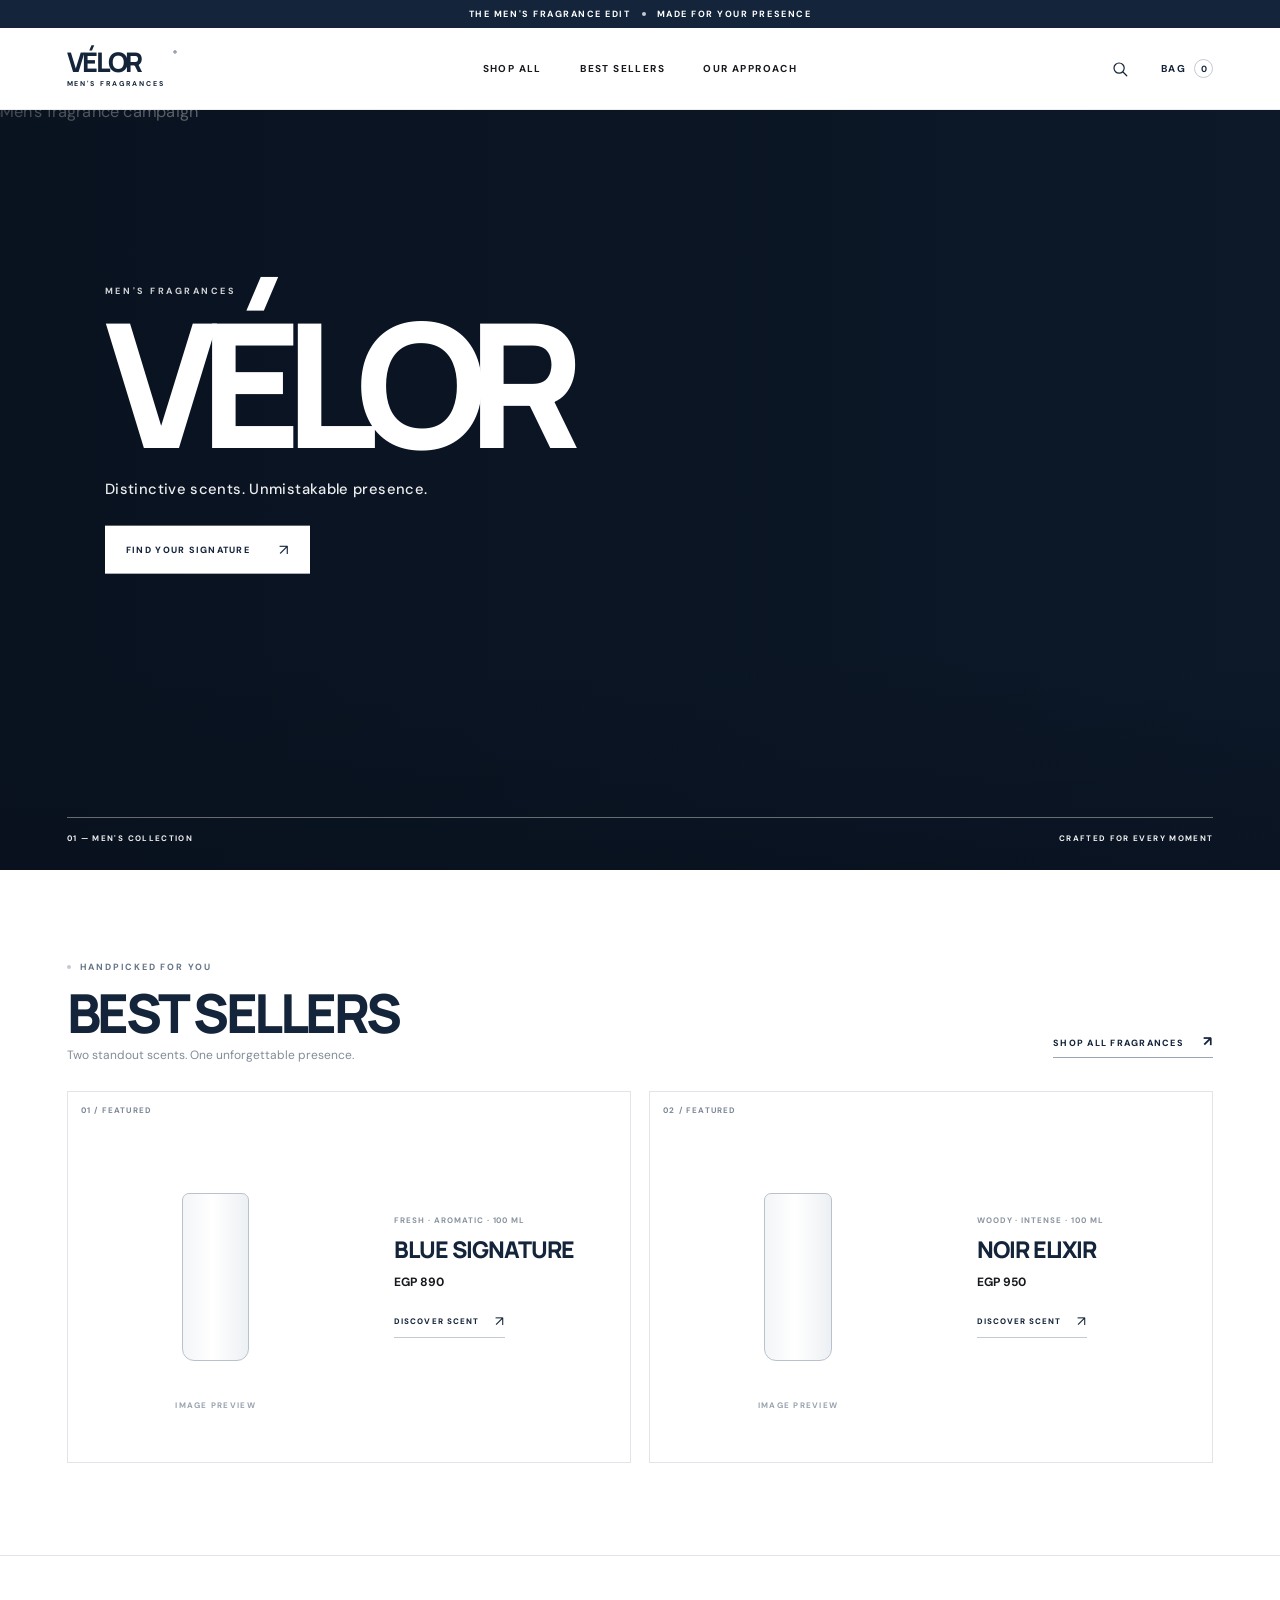
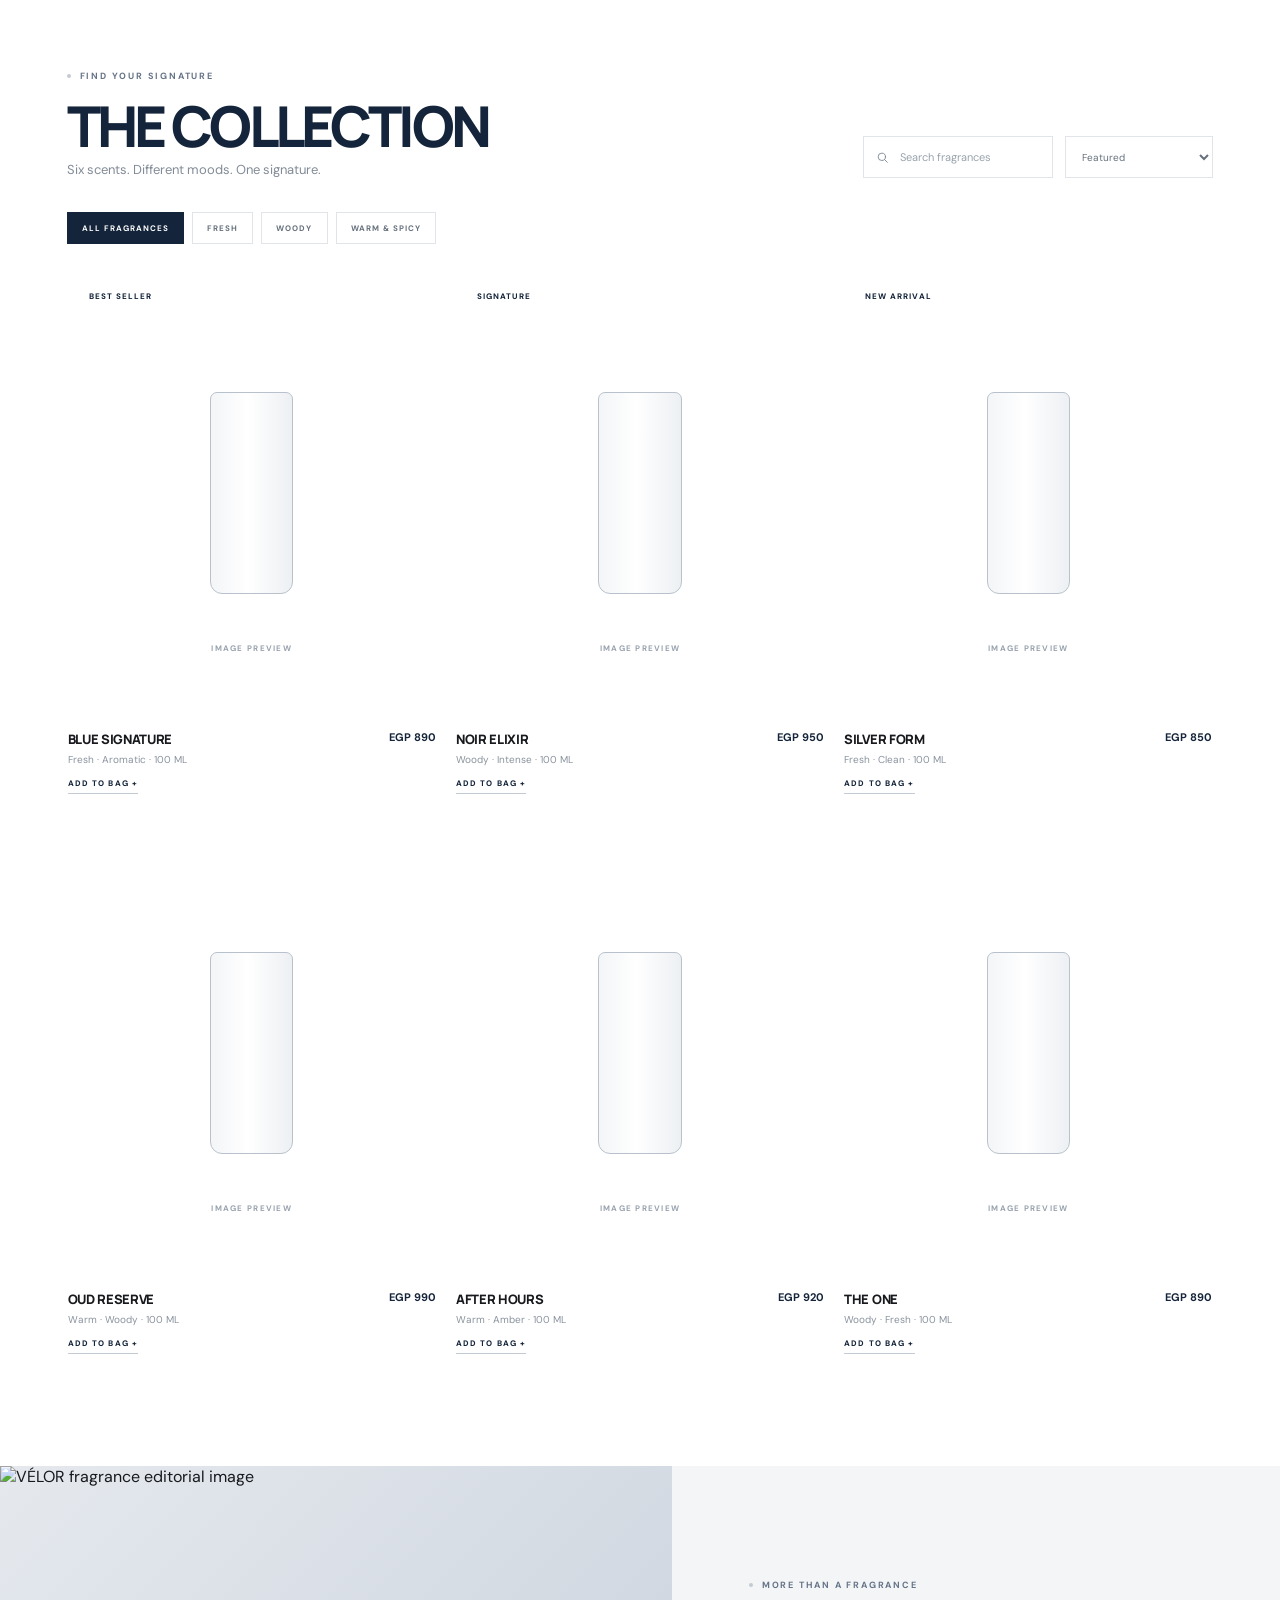
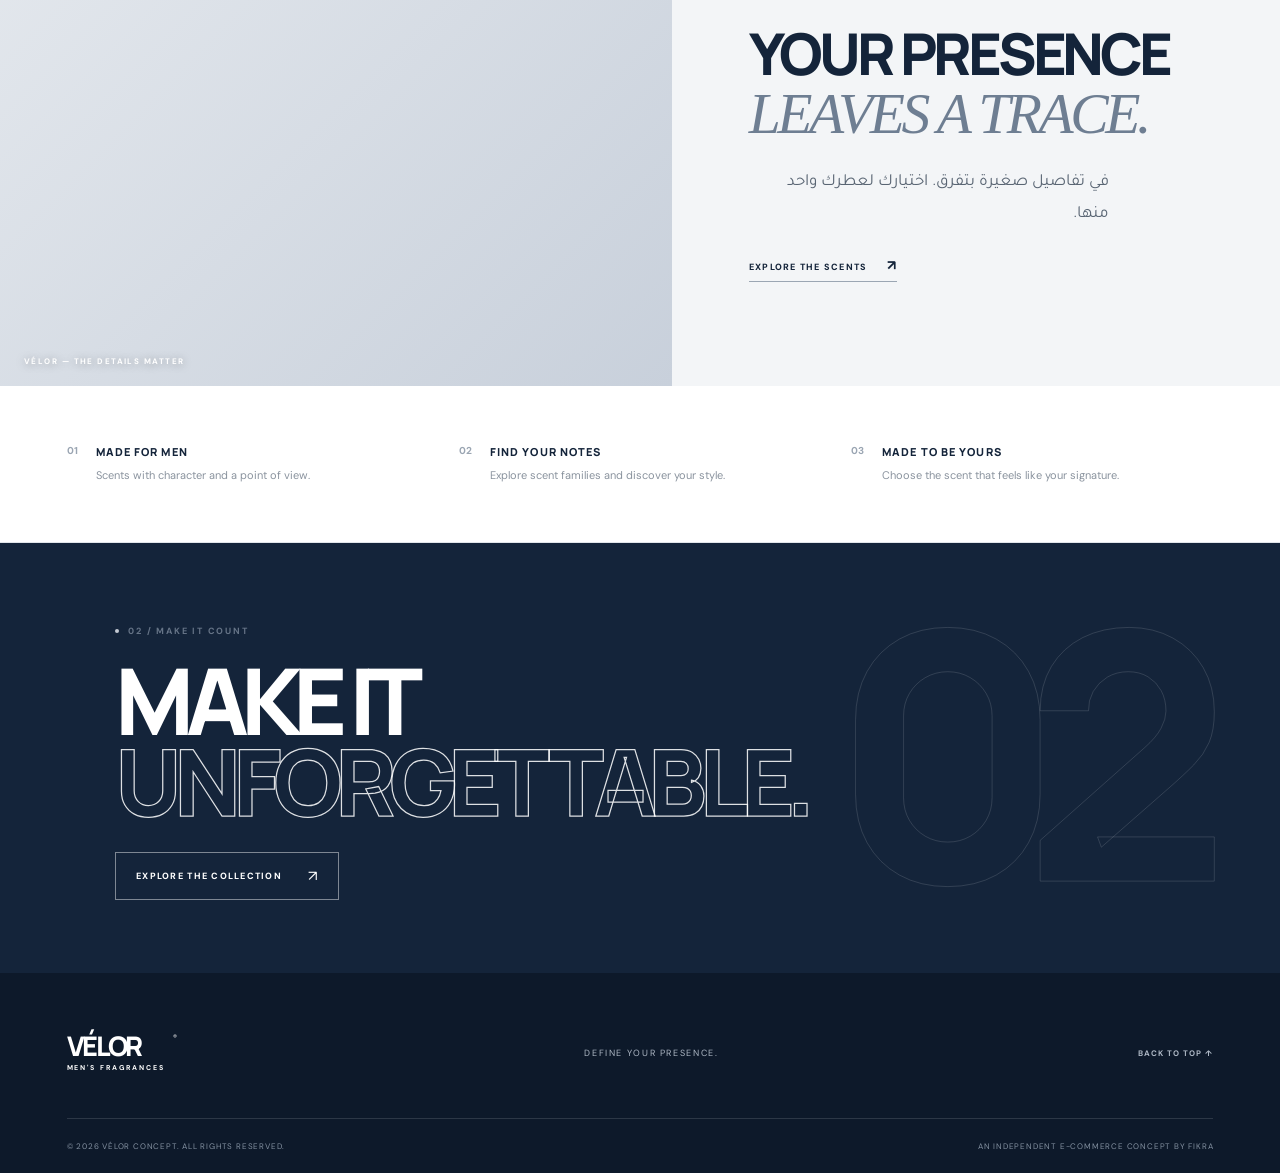
==== index.html @ 8df3984f "Add files via upload" ====
<!doctype html>
<html lang="en">
<head>
  <meta charset="utf-8" />
  <meta name="viewport" content="width=device-width, initial-scale=1" />
  <meta name="theme-color" content="#14243a" />
  <meta name="description" content="A modern men's fragrance store concept." />
  <title>VÉLOR — Men's Fragrances</title>
  <link rel="preconnect" href="https://fonts.googleapis.com" />
  <link rel="preconnect" href="https://fonts.gstatic.com" crossorigin />
  <link href="https://fonts.googleapis.com/css2?family=DM+Sans:wght@400;500;600;700&family=Manrope:wght@400;500;600;700;800&family=Tajawal:wght@400;500;700;800&display=swap" rel="stylesheet" />
  <link rel="stylesheet" href="styles.css" />
</head>
<body>
  <div class="announcement-bar">
    <span>THE MEN'S FRAGRANCE EDIT</span>
    <span class="announcement-dot"></span>
    <span>MADE FOR YOUR PRESENCE</span>
  </div>

  <header class="site-header" id="siteHeader">
    <button class="icon-button menu-toggle" id="menuToggle" aria-label="Open navigation" aria-expanded="false"><span></span><span></span></button>
    <a class="wordmark" href="#home" aria-label="VÉLOR home">VÉLOR<span class="registered">®</span><small>MEN'S FRAGRANCES</small></a>
    <nav class="main-nav" id="mainNav" aria-label="Main navigation">
      <a href="#collection">Shop all</a>
      <a href="#signature">Best sellers</a>
      <a href="#about">Our approach</a>
    </nav>
    <div class="header-actions">
      <button class="icon-button" id="searchToggle" aria-label="Search products"><svg viewBox="0 0 24 24" aria-hidden="true"><circle cx="10.8" cy="10.8" r="6.8"></circle><path d="m16 16 5 5"></path></svg></button>
      <button class="bag-button" id="bagToggle" aria-label="Open shopping bag">BAG <span id="bagCount">0</span></button>
    </div>
  </header>

  <main id="home">
    <section class="hero" aria-label="VÉLOR men's fragrance campaign">
      <img class="hero-image" src="https://i.pinimg.com/736x/a2/25/61/a22561ef87c6811252a2477ce41bcbf7.jpg" alt="Men's fragrance campaign" fetchpriority="high" referrerpolicy="no-referrer" />
      <div class="hero-shade" aria-hidden="true"></div>
      <div class="hero-content">
        <p class="hero-brand-label">MEN'S FRAGRANCES</p>
        <h1>VÉLOR</h1>
        <p class="hero-copy">Distinctive scents. Unmistakable presence.</p>
        <a class="button button-light" href="#collection">FIND YOUR SIGNATURE <span>↗</span></a>
      </div>
      <div class="hero-bottom"><span>01 — MEN'S COLLECTION</span><span>CRAFTED FOR EVERY MOMENT</span></div>
    </section>

    <section class="signature-section" id="signature">
      <div class="signature-heading">
        <div>
          <p class="eyebrow"><span></span> HANDPICKED FOR YOU</p>
          <h2>BEST SELLERS</h2>
          <p class="signature-subtitle">Two standout scents. One unforgettable presence.</p>
        </div>
        <a class="text-link" href="#collection">SHOP ALL FRAGRANCES <span>↗</span></a>
      </div>
      <div class="signature-grid" id="signatureGrid" aria-label="Featured fragrances"></div>
    </section>

    <section class="collection-section" id="collection">
      <div class="section-heading">
        <div>
          <p class="eyebrow"><span></span> FIND YOUR SIGNATURE</p>
          <h2>THE COLLECTION</h2>
          <p class="section-subtitle">Six scents. Different moods. One signature.</p>
        </div>
        <div class="collection-tools">
          <label class="search-box" id="searchBox"><svg viewBox="0 0 24 24" aria-hidden="true"><circle cx="10.8" cy="10.8" r="6.8"></circle><path d="m16 16 5 5"></path></svg><input id="searchInput" type="search" placeholder="Search fragrances" aria-label="Search fragrances" /></label>
          <select id="sortSelect" aria-label="Sort products"><option value="featured">Featured</option><option value="low">Price: Low to high</option><option value="high">Price: High to low</option></select>
        </div>
      </div>
      <div class="filter-row" role="group" aria-label="Filter fragrances">
        <button class="filter-chip active" data-filter="all">ALL FRAGRANCES</button>
        <button class="filter-chip" data-filter="fresh">FRESH</button>
        <button class="filter-chip" data-filter="woody">WOODY</button>
        <button class="filter-chip" data-filter="warm">WARM & SPICY</button>
      </div>
      <div class="product-grid" id="productGrid" aria-live="polite"></div>
      <p class="empty-state" id="emptyState" hidden>No fragrances match your search.</p>
    </section>

    <section class="editorial-section">
      <div class="editorial-visual">
        <img src="https://i.pinimg.com/736x/d5/06/95/d50695bfe463e65957d9672c077592ab.jpg" alt="VÉLOR fragrance editorial image" loading="lazy" referrerpolicy="no-referrer" />
        <span class="image-caption">VÉLOR — THE DETAILS MATTER</span>
      </div>
      <div class="editorial-copy">
        <p class="eyebrow"><span></span> MORE THAN A FRAGRANCE</p>
        <h2>YOUR PRESENCE<br /><em>LEAVES A TRACE.</em></h2>
        <p class="editorial-arabic">في تفاصيل صغيرة بتفرق. اختيارك لعطرك واحد منها.</p>
        <a href="#collection" class="text-link">EXPLORE THE SCENTS <span>↗</span></a>
      </div>
    </section>

    <section class="benefit-row" id="about">
      <article><span class="benefit-index">01</span><div><h3>MADE FOR MEN</h3><p>Scents with character and a point of view.</p></div></article>
      <article><span class="benefit-index">02</span><div><h3>FIND YOUR NOTES</h3><p>Explore scent families and discover your style.</p></div></article>
      <article><span class="benefit-index">03</span><div><h3>MADE TO BE YOURS</h3><p>Choose the scent that feels like your signature.</p></div></article>
    </section>

    <section class="closing-banner">
      <div class="closing-mark" aria-hidden="true">02</div>
      <div class="closing-content">
        <p class="eyebrow light-eyebrow"><span></span> 02 / MAKE IT COUNT</p>
        <h2 aria-label="Make it unforgettable.">
          <span>MAKE IT</span>
          <span class="closing-outline">UNFORGETTABLE.</span>
        </h2>
        <a class="button button-outline-light" href="#collection">EXPLORE THE COLLECTION <span>↗</span></a>
      </div>
    </section>
  </main>

  <footer class="site-footer">
    <div class="footer-top">
      <a class="wordmark footer-wordmark" href="#home">VÉLOR<span class="registered">®</span><small>MEN'S FRAGRANCES</small></a>
      <p>DEFINE YOUR PRESENCE.</p>
      <a class="back-top" href="#home">BACK TO TOP ↑</a>
    </div>
    <div class="footer-bottom"><span>© <span id="year"></span> VÉLOR CONCEPT. ALL RIGHTS RESERVED.</span><span>AN INDEPENDENT E-COMMERCE CONCEPT BY FIKRA</span></div>
  </footer>

  <div class="overlay" id="overlay"></div>

  <aside class="cart-drawer" id="cartDrawer" aria-label="Shopping bag" aria-hidden="true">
    <div class="drawer-head"><div><p class="eyebrow"><span></span> YOUR SELECTION</p><h2>YOUR BAG <span id="drawerCount">(0)</span></h2></div><button class="close-button" data-close aria-label="Close bag">×</button></div>
    <div class="cart-items" id="cartItems"></div>
    <div class="cart-empty" id="cartEmpty"><span class="empty-bag-icon">BAG</span><h3>A SIGNATURE AWAITS</h3><p>Explore the collection and find your next scent.</p><button class="button button-navy" id="continueShopping">CONTINUE SHOPPING <span>↗</span></button></div>
    <div class="cart-footer" id="cartFooter" hidden><div class="subtotal-line"><span>SUBTOTAL</span><strong id="cartSubtotal">EGP 0</strong></div><p>Shipping and payment details are confirmed at checkout.</p><button class="button button-navy checkout-button" id="checkoutButton">CONTINUE TO CHECKOUT <span>↗</span></button></div>
  </aside>

  <section class="product-modal" id="productModal" role="dialog" aria-modal="true" aria-hidden="true" aria-label="Product details">
    <button class="modal-close close-button" data-close aria-label="Close product details">×</button>
    <div class="modal-layout" id="modalContent"></div>
  </section>

  <section class="checkout-modal" id="checkoutModal" role="dialog" aria-modal="true" aria-hidden="true" aria-label="Checkout details">
    <button class="modal-close close-button" data-close aria-label="Close checkout">×</button>
    <div class="checkout-inner">
      <p class="eyebrow"><span></span> ALMOST YOURS</p>
      <h2>ORDER DETAILS</h2>
      <p class="checkout-note">Enter your details to prepare your order. The store's WhatsApp number must be connected before accepting real orders.</p>
      <form id="checkoutForm">
        <label>FULL NAME<input name="name" required autocomplete="name" placeholder="Your full name" /></label>
        <label>PHONE NUMBER<input name="phone" type="tel" required autocomplete="tel" placeholder="01XXXXXXXXX" pattern="[0-9+() -]{8,18}" /></label>
        <label>GOVERNORATE<select name="governorate" required><option value="">Choose governorate</option><option>Cairo</option><option>Giza</option><option>Alexandria</option><option>Dakahlia</option><option>Other</option></select></label>
        <label>FULL ADDRESS<textarea name="address" rows="2" required placeholder="Street, building, apartment"></textarea></label>
        <button class="button button-navy" type="submit">PREPARE MY ORDER <span>↗</span></button>
      </form>
      <p class="form-feedback" id="formFeedback" role="status"></p>
    </div>
  </section>

  <script src="app.js"></script>
</body>
</html>
---- styles.css ----
:root {
  --white: #ffffff;
  --navy: #14243a;
  --navy-deep: #0d192a;
  --black: #17191d;
  --silver: #c4cad3;
  --ice: #f3f5f7;
  --muted: #737d89;
  --line: #e1e5ea;
  --ease: cubic-bezier(.22, 1, .36, 1);
  --font: "DM Sans", Arial, sans-serif;
  --display: "Manrope", Arial, sans-serif;
}
* { box-sizing: border-box; }
html { scroll-behavior: smooth; scroll-padding-top: 90px; }
body { margin: 0; color: var(--black); background: var(--white); font-family: var(--font); -webkit-font-smoothing: antialiased; }
body.locked { overflow: hidden; }
button, input, select, textarea { font: inherit; }
button, a { -webkit-tap-highlight-color: transparent; }
button { cursor: pointer; }
a { color: inherit; text-decoration: none; }
img { display: block; max-width: 100%; }
::selection { background: var(--navy); color: #fff; }
.announcement-bar { min-height: 28px; padding: 7px 16px; background: var(--navy); color: #fff; display: flex; justify-content: center; align-items: center; gap: 11px; font-size: 9px; letter-spacing: .17em; font-weight: 700; }
.announcement-dot, .eyebrow > span { width: 4px; height: 4px; border-radius: 50%; background: var(--silver); display: inline-block; flex: 0 0 auto; }
.site-header { height: 82px; padding: 0 5.2vw; display: grid; grid-template-columns: 1fr auto 1fr; align-items: center; background: #fff; border-bottom: 1px solid rgba(20,36,58,.08); position: sticky; top: 0; z-index: 30; transition: box-shadow .35s var(--ease), height .35s var(--ease); }
.site-header.scrolled { height: 70px; box-shadow: 0 8px 30px rgba(13,25,42,.06); }
.wordmark { position: relative; width: max-content; color: var(--navy); font-family: var(--display); font-size: 27px; line-height: .9; font-weight: 800; letter-spacing: -.085em; }
.wordmark small { display: block; margin-top: 7px; font-family: var(--font); font-size: 7px; letter-spacing: .27em; font-weight: 700; }
.registered { position: absolute; top: -2px; right: -12px; font: 8px var(--font); letter-spacing: 0; }
.main-nav { display: flex; align-items: center; gap: clamp(22px, 3vw, 48px); }
.main-nav a, .bag-button { font-size: 10px; font-weight: 700; letter-spacing: .14em; text-transform: uppercase; transition: color .25s ease; }
.main-nav a:hover, .bag-button:hover { color: #718096; }
.header-actions { justify-self: end; display: flex; align-items: center; gap: 25px; }
.icon-button { width: 32px; height: 32px; display: grid; place-items: center; color: var(--navy); background: transparent; border: 0; }
.icon-button svg, .search-box svg { width: 18px; fill: none; stroke: currentColor; stroke-width: 1.6; stroke-linecap: round; }
.bag-button { border: 0; background: none; color: var(--navy); padding: 8px 0; }
.bag-button span { display: inline-grid; place-items: center; width: 19px; height: 19px; margin-left: 5px; border: 1px solid var(--silver); border-radius: 50%; font-size: 9px; letter-spacing: 0; }
.menu-toggle { display: none; }
.hero { min-height: min(760px, calc(100svh - 110px)); height: 670px; max-height: 820px; position: relative; overflow: hidden; isolation: isolate; background: var(--navy-deep); color: #fff; }
.hero-image { position: absolute; z-index: 0; inset: 0; width: 100%; height: 100%; object-fit: cover; object-position: center 38%; transition: transform 1.1s var(--ease); }
.hero.image-missing { background: radial-gradient(ellipse at 72% 42%, #34465f 0, #14243a 48%, #0d192a 100%); }
.hero-shade { position: absolute; z-index: 1; inset: 0; background: linear-gradient(90deg, rgba(8, 16, 28, .76) 0%, rgba(8, 16, 28, .48) 42%, rgba(8, 16, 28, .08) 100%), linear-gradient(0deg, rgba(8, 16, 28, .56) 0%, transparent 28%); pointer-events: none; }
.hero-content { position: absolute; z-index: 2; top: 42%; left: 8.2vw; width: min(650px, 78%); transform: translateY(-50%); color: #fff; }
.hero-brand-label { margin: 0 0 15px; color: rgba(255,255,255,.82); font-size: 9px; font-weight: 700; letter-spacing: .28em; }
.hero-content h1 { position: relative; top: 0; margin: 0; color: #fff; font-family: var(--display); font-size: clamp(84px, 13.5vw, 178px); font-weight: 800; line-height: .82; letter-spacing: -.105em; }
.hero-copy { margin: 25px 0 27px; color: rgba(255,255,255,.92); font-size: clamp(13px, 1.15vw, 16px); font-weight: 500; letter-spacing: .025em; }
.hero-content .button-light { min-width: 205px; }
.hero-bottom { position: absolute; z-index: 2; right: 5.2vw; bottom: 27px; left: 5.2vw; display: flex; justify-content: space-between; align-items: center; gap: 18px; padding-top: 15px; border-top: 1px solid rgba(255,255,255,.38); color: rgba(255,255,255,.94); font-size: 8px; font-weight: 700; letter-spacing: .17em; }



.eyebrow { display: flex; gap: 9px; align-items: center; color: #667487; font-size: 9px; font-weight: 700; letter-spacing: .2em; }

.closing-banner h2 { margin: 25px 0 18px; font-family: var(--display); font-size: clamp(76px, 10vw, 136px); line-height: .79; letter-spacing: -.095em; font-weight: 800; text-transform: uppercase; }





.editorial-copy h2 em { font-family: Georgia, serif; font-weight: 400; letter-spacing: -.06em; }

.button { min-height: 48px; padding: 0 20px; border: 1px solid transparent; display: inline-flex; justify-content: space-between; align-items: center; gap: 26px; font-size: 9px; font-weight: 800; letter-spacing: .14em; transition: transform .35s var(--ease), background .3s ease, color .3s ease, border-color .3s ease; }
.button:hover { transform: translateY(-3px); }
.button span { font-size: 15px; font-weight: 400; }
.button-light { min-width: 225px; color: var(--navy); background: #fff; }
.button-light:hover { background: var(--silver); }
.signature-section { padding: 82px 5.2vw 92px; border-bottom: 1px solid var(--line); background: #fff; }
.signature-heading { display: flex; justify-content: space-between; align-items: end; gap: 24px; margin-bottom: 28px; }
.signature-heading h2 { margin: 13px 0 7px; color: var(--navy); font: 800 clamp(32px, 4.2vw, 58px)/1 var(--display); letter-spacing: -.065em; }
.signature-subtitle { margin: 0; color: #828b96; font-size: 12px; }
.signature-heading > .text-link { flex: 0 0 auto; margin-bottom: 5px; }
.signature-grid { display: grid; grid-template-columns: repeat(2, minmax(0, 1fr)); gap: 18px; }
.signature-card { min-width: 0; display: grid; grid-template-columns: 1fr .9fr; border: 1px solid var(--line); background: #fff; cursor: pointer; outline: 0; transition: border-color .3s ease, transform .45s var(--ease); }
.signature-card:hover { border-color: #aeb8c5; transform: translateY(-3px); }
.signature-visual { position: relative; min-width: 0; aspect-ratio: 4 / 5; overflow: hidden; display: grid; place-items: center; background: #fff; }
.signature-visual img { width: 100%; height: 100%; object-fit: contain; object-position: center center; padding: 0; transition: transform .8s var(--ease); }
.signature-card:hover .signature-visual img { transform: scale(1.035); }
.signature-number { position: absolute; left: 13px; top: 13px; z-index: 2; color: #7b8795; font-size: 8px; font-weight: 700; letter-spacing: .15em; }
.signature-info { min-width: 0; padding: clamp(18px, 2.4vw, 32px); display: flex; flex-direction: column; justify-content: center; align-items: flex-start; background: #fff; }
.signature-kicker { margin: 0 0 12px; color: #89939e; font-size: 8px; font-weight: 700; letter-spacing: .12em; text-transform: uppercase; }
.signature-info h3 { margin: 0; color: var(--navy); font: 800 clamp(16px, 1.8vw, 24px)/1.1 var(--display); letter-spacing: -.045em; }
.signature-price { margin: 12px 0 22px; color: var(--black); font-size: 12px; font-weight: 700; }
.signature-link { padding: 0 0 7px; display: inline-flex; align-items: center; gap: 16px; border: 0; border-bottom: 1px solid var(--silver); background: transparent; color: var(--navy); font-size: 8px; font-weight: 800; letter-spacing: .13em; }
.signature-link span { font-size: 14px; font-weight: 400; }
.signature-visual.image-missing { background: #fff; }
.signature-visual.image-missing .image-fallback { display: grid; }
.editorial-arabic { direction: rtl; text-align: right; margin: 0; color: #596573; font-family: "Tajawal", sans-serif; font-size: 17px; line-height: 1.85; }
.collection-section { padding: 105px 5.2vw 112px; }
.section-heading { display: flex; align-items: end; justify-content: space-between; gap: 25px; }
.section-heading h2 { margin: 16px 0 7px; color: var(--navy); font: 800 clamp(34px, 4.4vw, 62px)/1 var(--display); letter-spacing: -.065em; }
.section-subtitle { margin: 0; color: #828b96; font-size: 13px; }
.collection-tools { display: flex; align-items: center; gap: 12px; }
.search-box { min-width: 190px; height: 42px; padding: 0 12px; display: flex; align-items: center; gap: 9px; border: 1px solid var(--line); color: #75808d; }
.search-box svg { width: 15px; }
.search-box input { width: 100%; min-width: 0; border: 0; outline: 0; color: var(--navy); font-size: 11px; background: transparent; }
.search-box input::placeholder { color: #9aa2ac; }
.collection-tools select { height: 42px; padding: 0 30px 0 12px; border: 1px solid var(--line); border-radius: 0; background: #fff; color: #66717d; font-size: 10px; outline: 0; }
.filter-row { display: flex; flex-wrap: wrap; gap: 8px; margin: 34px 0 27px; }
.filter-chip { padding: 10px 14px; border: 1px solid var(--line); background: #fff; color: #66717d; font-size: 8px; font-weight: 700; letter-spacing: .13em; transition: all .25s ease; }
.filter-chip:hover, .filter-chip.active { border-color: var(--navy); color: #fff; background: var(--navy); }
.product-grid { display: grid; grid-template-columns: repeat(3, minmax(0, 1fr)); gap: 36px 18px; }
.product-card { min-width: 0; cursor: pointer; outline: 0; }
.product-visual { position: relative; width: 100%; aspect-ratio: 4 / 4.8; overflow: hidden; display: grid; place-items: center; background: #fff; }
.product-visual img { width: 100%; height: 100%; object-fit: contain; object-position: center center; padding: 0; background: #fff; transition: transform .75s var(--ease); }
.product-card:hover .product-visual img { transform: scale(1.035); }
.image-fallback { display: none; width: 100%; height: 100%; position: absolute; inset: 0; place-items: center; background: #fff; color: var(--navy); }
.image-fallback::before { content: ""; width: 22%; height: 45%; border: 1px solid #b9c2cc; border-radius: 7px 7px 12px 12px; background: linear-gradient(90deg, #f3f5f7, #fff 45%, #edf0f3); }
.image-fallback::after { content: "IMAGE PREVIEW"; position: absolute; left: 0; right: 0; bottom: 14%; color: #98a2ae; font-size: 8px; font-weight: 700; letter-spacing: .16em; text-align: center; }
.product-visual.image-missing img { display: none; }
.product-visual.image-missing .image-fallback { display: grid; }
.product-badge { position: absolute; top: 13px; left: 13px; z-index: 2; padding: 7px 9px; background: #fff; color: var(--navy); font-size: 8px; font-weight: 800; letter-spacing: .13em; }
.product-info { padding: 15px 1px 0; display: grid; grid-template-columns: 1fr auto; gap: 8px; align-items: start; }
.product-name { color: var(--black); font-family: var(--display); font-size: 13px; font-weight: 800; letter-spacing: -.025em; }
.product-sub { margin-top: 5px; color: #8a939e; font-size: 10px; }
.product-price { color: var(--navy); font-size: 11px; font-weight: 700; white-space: nowrap; }
.add-button { margin-top: 12px; padding: 0 0 5px; border: 0; border-bottom: 1px solid var(--silver); background: none; color: var(--navy); font-size: 8px; font-weight: 800; letter-spacing: .14em; transition: border-color .25s ease; }
.add-button:hover { border-color: var(--navy); }
.empty-state { padding: 55px 0; text-align: center; color: #7d8793; font-size: 13px; }
.editorial-section { display: grid; grid-template-columns: 1.05fr .95fr; min-height: 520px; background: var(--ice); }
.editorial-visual { min-height: 520px; position: relative; background: #dfe5eb; overflow: hidden; }
.editorial-visual img { width: 100%; height: 100%; position: absolute; inset: 0; object-fit: cover; object-position: center; }
.editorial-visual.image-missing { background: linear-gradient(135deg,#e5e9ee,#c8d0db); }
.image-caption { position: absolute; left: 24px; bottom: 20px; color: #fff; font-size: 8px; font-weight: 700; letter-spacing: .18em; text-shadow: 0 1px 10px rgba(0,0,0,.4); }
.editorial-copy { padding: 7vw 6vw; display: flex; flex-direction: column; justify-content: center; align-items: flex-start; }
.editorial-copy h2 { margin: 24px 0 23px; color: var(--navy); font: 800 clamp(34px, 4.5vw, 64px)/1.02 var(--display); letter-spacing: -.07em; }
.editorial-copy h2 em { color: #6e7e92; }
.editorial-arabic { max-width: 360px; margin: 0 0 26px; }
.text-link { padding-bottom: 7px; border-bottom: 1px solid #9ba6b3; color: var(--navy); font-size: 9px; font-weight: 800; letter-spacing: .14em; }
.text-link span { margin-left: 16px; font-size: 14px; }
.benefit-row { padding: 58px 5.2vw; display: grid; grid-template-columns: repeat(3,1fr); gap: 30px; border-bottom: 1px solid var(--line); }
.benefit-row article { display: flex; gap: 18px; align-items: flex-start; }
.benefit-index { color: #9aa5b2; font-size: 10px; font-weight: 700; }
.benefit-row h3 { margin: 0 0 7px; color: var(--navy); font: 800 11px var(--display); letter-spacing: .1em; }
.benefit-row p { margin: 0; color: #8a939e; font-size: 11px; line-height: 1.65; }
.closing-banner { min-height: 430px; padding: 70px 9vw; display: flex; align-items: center; justify-content: flex-start; text-align: left; overflow: hidden; position: relative; background: var(--navy); color: #fff; }
.closing-content { position: relative; z-index: 1; max-width: 100%; }
.closing-mark { position: absolute; right: 7vw; top: 50%; transform: translateY(-53%); color: transparent; -webkit-text-stroke: 1px rgba(255,255,255,.13); font: 800 clamp(190px, 27vw, 360px)/.8 var(--display); letter-spacing: -.12em; }
.closing-banner .eyebrow { position: relative; }
.closing-banner h2 { display: flex; flex-direction: column; align-items: flex-start; position: relative; margin: 23px 0 30px; font-size: clamp(58px, 7.2vw, 96px); line-height: .88; letter-spacing: -.09em; }
.closing-outline { color: transparent; -webkit-text-stroke: 1.25px rgba(255,255,255,.86); }
.button-outline-light { position: relative; min-width: 210px; color: #fff; border-color: rgba(255,255,255,.45); }
.button-outline-light:hover { color: var(--navy); background: #fff; border-color: #fff; }
.site-footer { padding: 40px 5.2vw 22px; background: #0d192a; color: #fff; }
.footer-top { min-height: 80px; display: flex; justify-content: space-between; align-items: center; gap: 20px; }
.footer-wordmark { color: #fff; }
.footer-top > p { color: #aeb8c5; font-size: 9px; letter-spacing: .18em; }
.back-top { color: #aeb8c5; font-size: 8px; font-weight: 700; letter-spacing: .13em; }
.footer-bottom { padding-top: 22px; margin-top: 25px; border-top: 1px solid rgba(255,255,255,.13); display: flex; justify-content: space-between; gap: 15px; color: #8491a1; font-size: 8px; letter-spacing: .1em; }
.overlay { position: fixed; z-index: 60; inset: 0; background: rgba(7,15,26,.48); opacity: 0; visibility: hidden; transition: opacity .35s ease, visibility .35s ease; }
.overlay.open { opacity: 1; visibility: visible; }
.cart-drawer { position: fixed; z-index: 70; top: 0; right: 0; width: min(470px, 100%); height: 100dvh; padding: 30px; display: flex; flex-direction: column; background: #fff; transform: translateX(103%); transition: transform .5s var(--ease); }
.cart-drawer.open { transform: translateX(0); }
.drawer-head { display: flex; justify-content: space-between; align-items: flex-start; padding-bottom: 22px; border-bottom: 1px solid var(--line); }
.drawer-head h2, .checkout-inner h2 { margin: 11px 0 0; color: var(--navy); font: 800 27px var(--display); letter-spacing: -.06em; }
.drawer-head h2 span { color: #8d97a3; font: 500 12px var(--font); letter-spacing: 0; }
.close-button { width: 37px; height: 37px; display: grid; place-items: center; border: 1px solid var(--line); border-radius: 50%; background: #fff; color: var(--navy); font-size: 25px; line-height: 1; transition: transform .3s var(--ease), background .25s ease; }
.close-button:hover { transform: rotate(90deg); background: var(--ice); }
.cart-items { flex: 1; overflow-y: auto; }
.cart-line { padding: 18px 0; display: grid; grid-template-columns: 82px 1fr auto; gap: 13px; border-bottom: 1px solid var(--line); }
.cart-thumb { width: 82px; aspect-ratio: 1; background: #fff; object-fit: contain; padding: 5px; }
.cart-line h3 { margin: 2px 0 5px; font: 800 11px var(--display); }
.cart-line p { margin: 0; color: #87919d; font-size: 10px; }
.cart-line-price { color: var(--navy); font-size: 10px; font-weight: 700; white-space: nowrap; }
.quantity-control { display: flex; align-items: center; gap: 12px; margin-top: 11px; }
.quantity-control button { width: 22px; height: 22px; border: 1px solid var(--line); background: #fff; color: var(--navy); }
.quantity-control span { font-size: 10px; }
.remove-line { margin-top: 7px; padding: 0; border: 0; background: none; color: #8a939e; font-size: 9px; text-decoration: underline; }
.cart-empty[hidden] { display: none; }
.cart-empty { flex: 1; display: flex; flex-direction: column; justify-content: center; align-items: center; text-align: center; }
.empty-bag-icon { width: 65px; height: 65px; display: grid; place-items: center; margin-bottom: 20px; border: 1px solid var(--silver); border-radius: 50%; color: var(--navy); font: 700 9px var(--display); letter-spacing: .12em; }
.cart-empty h3 { margin: 0 0 8px; color: var(--navy); font: 800 15px var(--display); }
.cart-empty p { margin: 0 0 22px; color: #87919d; font-size: 12px; }
.button-navy { width: 100%; color: #fff; background: var(--navy); }
.button-navy:hover { background: #263b57; }
.cart-footer { padding-top: 19px; border-top: 1px solid var(--line); }
.subtotal-line { display: flex; justify-content: space-between; color: var(--navy); font-size: 10px; font-weight: 700; letter-spacing: .1em; }
.subtotal-line strong { font-size: 14px; letter-spacing: 0; }
.cart-footer > p { margin: 10px 0 17px; color: #89939f; font-size: 10px; }
.product-modal, .checkout-modal { position: fixed; z-index: 75; top: 50%; left: 50%; width: min(1000px, calc(100% - 34px)); max-height: min(90dvh, 900px); overflow-y: auto; opacity: 0; visibility: hidden; transform: translate(-50%,-47%); background: #fff; transition: opacity .35s ease, transform .45s var(--ease), visibility .35s ease; }
.product-modal.open, .checkout-modal.open { opacity: 1; visibility: visible; transform: translate(-50%,-50%); }
.modal-close { position: absolute; top: 16px; right: 16px; z-index: 3; }
.modal-layout { display: grid; grid-template-columns: 1fr .9fr; min-height: 570px; }
.modal-image-wrap { min-height: 560px; display: grid; place-items: center; padding: 35px; background: #fff; }
.modal-image-wrap img { width: 100%; height: 100%; max-height: 600px; object-fit: contain; }
.modal-image-wrap.image-missing { position: relative; background: #fff; }
.modal-image-wrap.image-missing .image-fallback { display: grid; }
.modal-product-info { padding: 70px 50px 45px; display: flex; flex-direction: column; justify-content: center; }
.modal-product-info .eyebrow { margin-bottom: 15px; }
.modal-product-info h2 { margin: 0; color: var(--navy); font: 800 clamp(27px, 4vw, 43px)/1.05 var(--display); letter-spacing: -.065em; }
.modal-meta { margin: 10px 0 15px; color: #818c99; font-size: 10px; letter-spacing: .08em; }
.modal-price { margin-bottom: 22px; color: var(--navy); font-size: 17px; font-weight: 700; }
.modal-description { margin: 0 0 24px; color: #4f5b69; font: 500 17px/1.85 "Tajawal", sans-serif; text-align: right; direction: rtl; }
.modal-detail { padding: 13px 0; border-top: 1px solid var(--line); }
.modal-detail strong { display: block; margin-bottom: 6px; color: var(--navy); font-size: 8px; letter-spacing: .14em; }
.modal-detail span { color: #7f8995; font-size: 10px; }
.modal-product-info .button { margin-top: 24px; }
.checkout-modal { width: min(520px, calc(100% - 28px)); }
.checkout-inner { padding: 45px; }
.checkout-note { margin: 13px 0 25px; color: #778391; font-size: 12px; line-height: 1.7; }
.checkout-inner form { display: grid; gap: 16px; }
.checkout-inner label { display: grid; gap: 7px; color: var(--navy); font-size: 8px; font-weight: 800; letter-spacing: .13em; }
.checkout-inner input, .checkout-inner select, .checkout-inner textarea { width: 100%; padding: 12px; border: 1px solid var(--line); border-radius: 0; outline: 0; background: #fff; color: var(--black); font-size: 12px; letter-spacing: 0; resize: vertical; }
.checkout-inner input:focus, .checkout-inner select:focus, .checkout-inner textarea:focus { border-color: var(--navy); }
.form-feedback { min-height: 17px; margin: 12px 0 0; color: #456a52; font-size: 11px; }
body.has-overlay { overflow: hidden; }


@media (min-width: 901px) {
  .hero-image { object-position: center 34%; transform: scale(1.025); }
}

@media (min-width: 1500px) { .product-grid { grid-template-columns: repeat(3,minmax(0,1fr)); gap: 42px 24px; } .product-visual { aspect-ratio: 4/4.6; } }
@media (max-width: 900px) {
  .site-header { padding: 0 4vw; }
  .main-nav { gap: 19px; }
  .signature-section { padding: 70px 4vw 78px; }
  .signature-card { grid-template-columns: 1fr; }
  .signature-visual { aspect-ratio: 4 / 5; }
  .signature-info { min-height: 145px; }
  .collection-section { padding: 80px 4vw; }
  .product-grid { grid-template-columns: repeat(2,minmax(0,1fr)); gap: 30px 14px; }
  .editorial-section { min-height: 430px; }
  .editorial-visual { min-height: 430px; }
  .editorial-copy { padding: 6vw 5vw; }
  .benefit-row { padding: 45px 4vw; gap: 17px; }
}
@media (max-width: 640px) {
  .announcement-bar { min-height: 27px; font-size: 7px; letter-spacing: .13em; gap: 8px; }
  .site-header, .site-header.scrolled { height: 68px; padding: 0 18px; grid-template-columns: 42px 1fr 1fr; }
  .menu-toggle { display: flex; flex-direction: column; justify-content: center; gap: 5px; }
  .menu-toggle span { width: 18px; height: 1px; background: var(--navy); display: block; }
  .wordmark { justify-self: center; font-size: 24px; }
  .header-actions { gap: 12px; }
  .header-actions .icon-button { display: none; }
  .bag-button { font-size: 9px; }
  .main-nav { position: absolute; top: calc(100% + 1px); left: 0; right: 0; padding: 0 22px; display: flex; flex-direction: column; align-items: stretch; gap: 0; background: #fff; border-bottom: 1px solid var(--line); max-height: 0; overflow: hidden; opacity: 0; transition: max-height .4s var(--ease), opacity .3s ease, padding .3s ease; }
  .main-nav.open { max-height: 230px; padding: 12px 22px 18px; opacity: 1; }
  .main-nav a { padding: 13px 0; border-bottom: 1px solid #edf0f3; font-size: 10px; }
  .main-nav a:last-child { border-bottom: 0; }
  .hero { min-height: 610px; height: calc(83svh - 25px); max-height: 750px; }
  .hero-image { object-position: 54% center; }
  .hero-shade { background: linear-gradient(90deg, rgba(8,16,28,.64), rgba(8,16,28,.2)), linear-gradient(0deg, rgba(8,16,28,.62), transparent 42%); }
  .hero-content { top: 0; bottom: 0; left: 22px; width: calc(100% - 44px); height: 100%; padding-top: 39%; transform: none; display: flex; flex-direction: column; align-items: flex-start; }
  .hero-brand-label { margin-bottom: 13px; font-size: 8px; }
  .hero-content h1 { top: 0; font-size: clamp(72px, 18vw, 112px); }
  .hero-copy { max-width: 280px; margin: 20px 0 23px; font-size: 12px; line-height: 1.6; }
  .hero-content .button-light { position: absolute; left: 0; bottom: 58px; align-self: flex-start; min-width: 190px; min-height: 45px; margin: 0; padding: 0 15px; gap: 18px; transform: none; font-size: 8px; }
  .hero-bottom { right: 18px; bottom: 18px; left: 18px; gap: 10px; padding-top: 12px; font-size: 6px; letter-spacing: .11em; }
  .signature-section { padding: 58px 16px 64px; }
  .signature-heading { align-items: flex-start; flex-direction: column; gap: 15px; margin-bottom: 20px; }
  .signature-heading h2 { font-size: 34px; }
  .signature-subtitle { font-size: 10px; }
  .signature-grid { gap: 9px; }
  .signature-card { grid-template-columns: 1fr; }
  .signature-visual { aspect-ratio: 4 / 4.8; }
  .signature-visual img { padding: 0; }
  .signature-number { top: 8px; left: 8px; font-size: 6px; }
  .signature-info { min-height: 125px; padding: 12px 10px 13px; }
  .signature-kicker { margin-bottom: 8px; font-size: 6px; letter-spacing: .08em; }
  .signature-info h3 { font-size: 11px; }
  .signature-price { margin: 8px 0 12px; font-size: 9px; }
  .signature-link { gap: 6px; font-size: 6px; letter-spacing: .08em; }
  .editorial-arabic { max-width: 340px; font-size: 16px; }
  .collection-section { padding: 66px 16px 72px; }
  .section-heading { align-items: flex-start; flex-direction: column; gap: 20px; }
  .section-heading h2 { font-size: 38px; }
  .section-subtitle { font-size: 11px; }
  .collection-tools { width: 100%; }
  .search-box { flex: 1; min-width: 0; }
  .collection-tools select { width: 114px; padding-left: 8px; padding-right: 5px; font-size: 9px; }
  .filter-row { gap: 6px; margin: 24px 0 20px; }
  .filter-chip { padding: 9px 10px; font-size: 7px; }
  .product-grid { gap: 24px 10px; }
  .product-visual { aspect-ratio: 4/5; }
  .product-visual img { padding: 0; }
  .product-badge { top: 8px; left: 8px; padding: 6px 7px; font-size: 6px; }
  .product-info { grid-template-columns: 1fr; gap: 6px; padding-top: 11px; }
  .product-name { font-size: 11px; }
  .product-sub { font-size: 9px; }
  .product-price { font-size: 10px; }
  .add-button { margin-top: 9px; font-size: 7px; }
  .editorial-section { grid-template-columns: 1fr; }
  .editorial-visual { min-height: 330px; }
  .editorial-copy { padding: 52px 23px 58px; }
  .editorial-copy h2 { font-size: 43px; margin: 20px 0 18px; }
  .benefit-row { grid-template-columns: 1fr; gap: 22px; padding: 39px 23px; }
  .benefit-row article { gap: 16px; }
  .closing-banner { min-height: 340px; padding: 55px 22px; }
  .closing-banner h2 { margin: 22px 0 25px; font-size: clamp(38px, 10.5vw, 58px); line-height: .9; letter-spacing: -.085em; }
  .closing-mark { top: 50%; right: -18px; transform: translateY(-50%); font-size: 170px; }
  .footer-top { align-items: flex-start; flex-wrap: wrap; }
  .footer-top > p { order: 3; width: 100%; margin: 10px 0 0; }
  .back-top { padding-top: 8px; }
  .footer-bottom { flex-direction: column; line-height: 1.5; font-size: 7px; }
  .cart-drawer { padding: 22px 18px; }
  .modal-layout { grid-template-columns: 1fr; }
  .modal-image-wrap { min-height: 300px; height: 40vh; max-height: 390px; padding: 20px; }
  .modal-product-info { padding: 28px 23px 25px; }
  .modal-product-info h2 { font-size: 31px; }
  .modal-description { margin-bottom: 18px; font-size: 16px; }
  .checkout-inner { padding: 36px 22px 26px; }
  .product-modal, .checkout-modal { max-height: 92dvh; }
}
@media (prefers-reduced-motion: reduce) {
  *, *::before, *::after { scroll-behavior: auto !important; transition-duration: .01ms !important; animation-duration: .01ms !important; animation-iteration-count: 1 !important; }
}
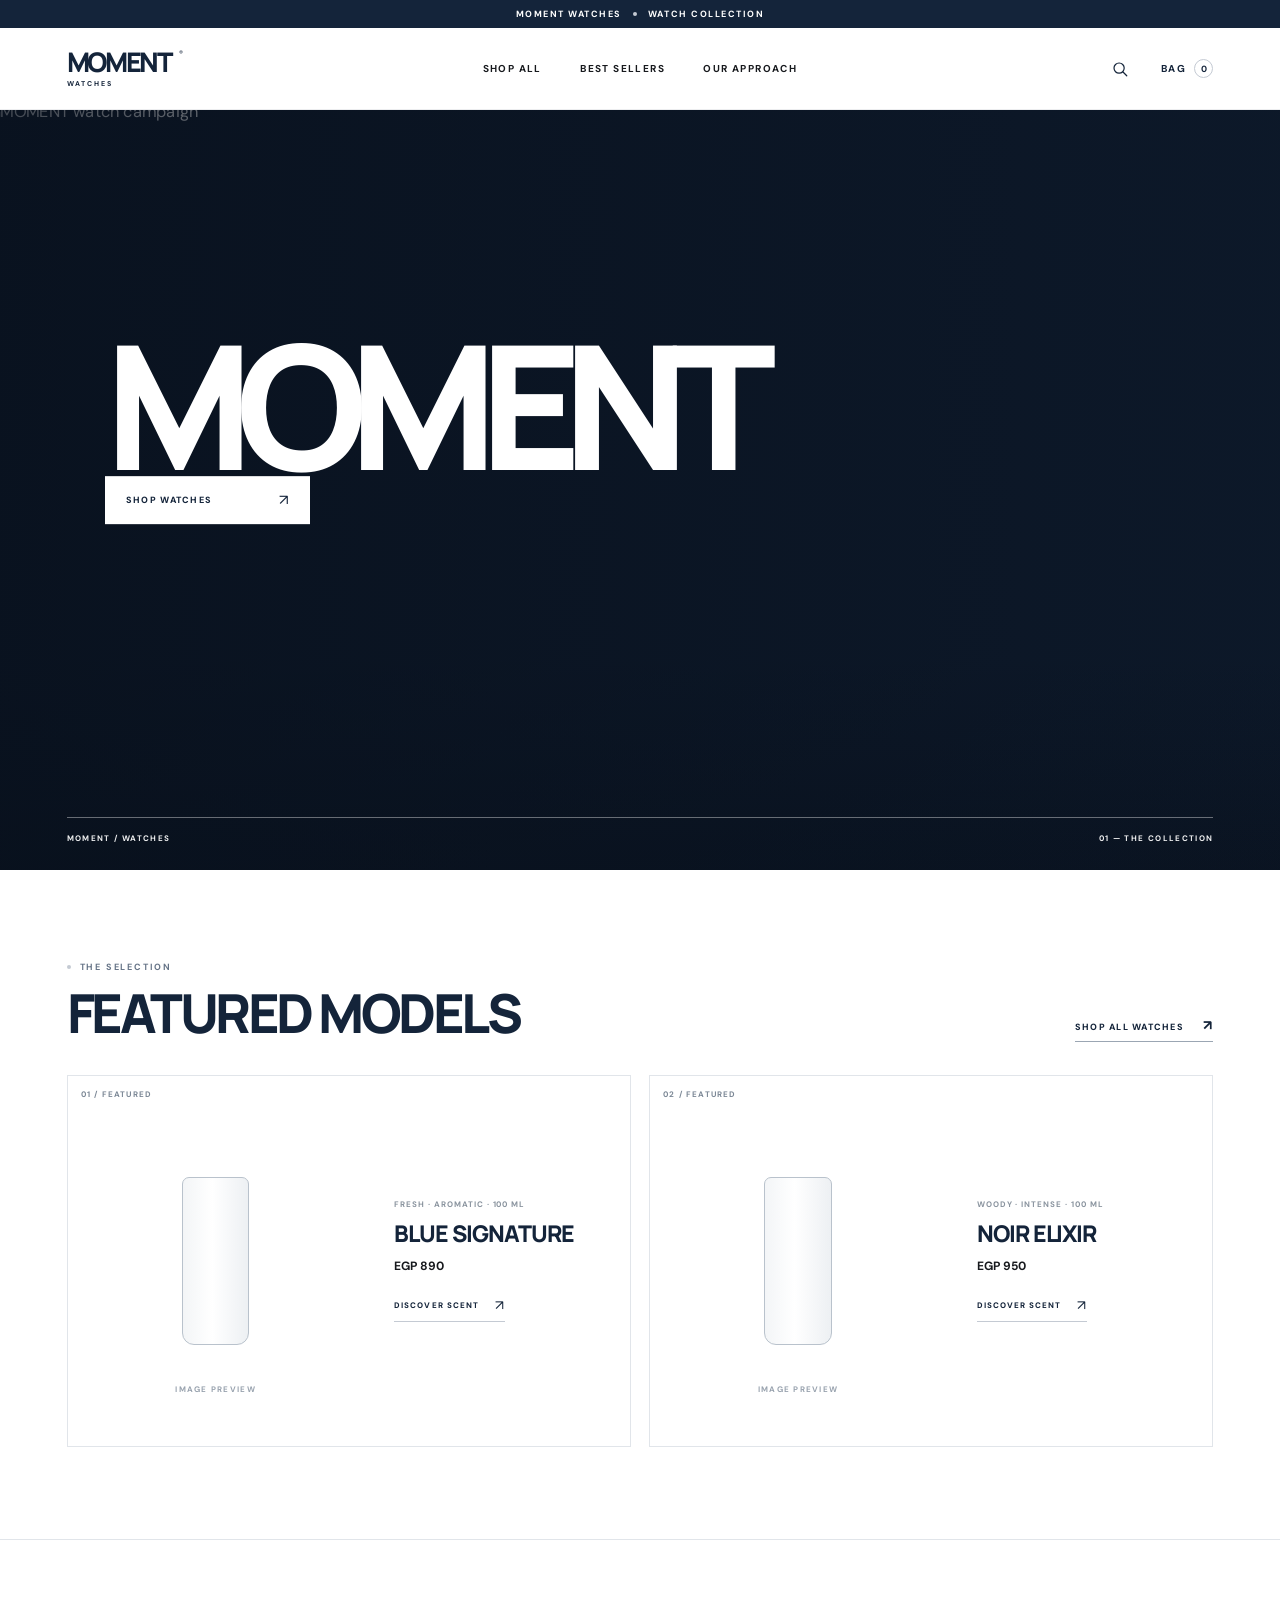
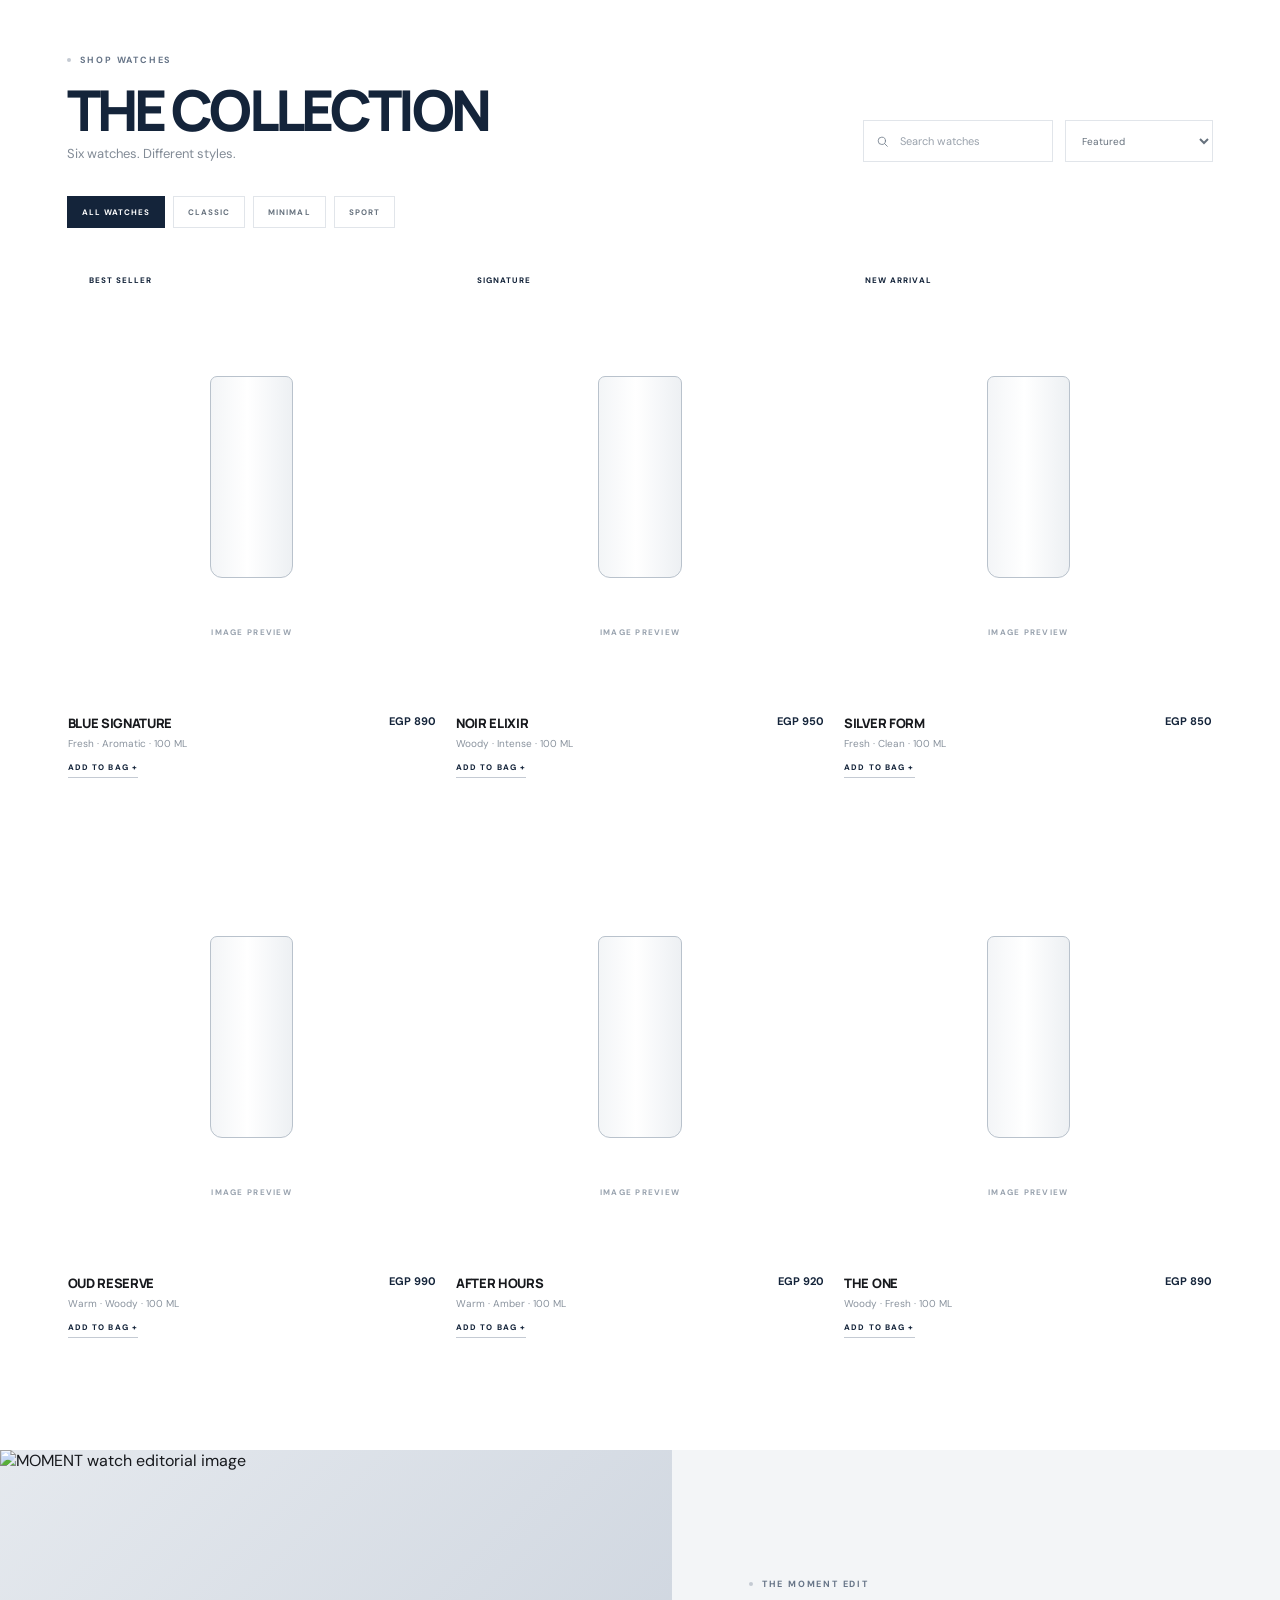
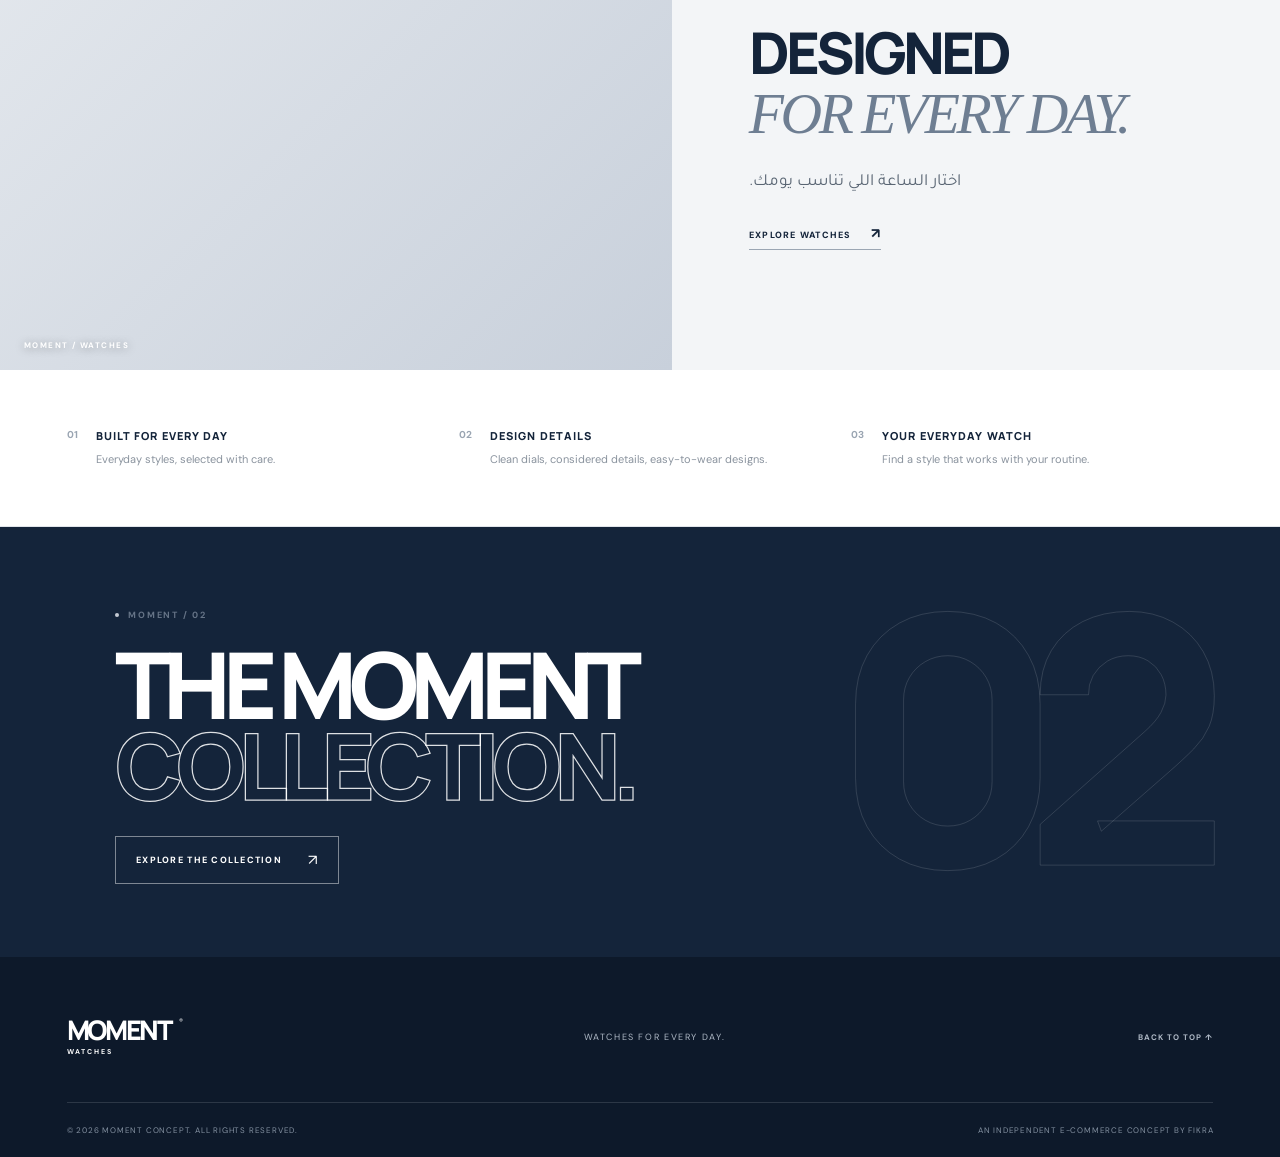
==== commit c7682af9: "Build MOMENT watch storefront concept" ====
--- a/index.html
+++ b/index.html
@@ -4,8 +4,8 @@
   <meta charset="utf-8" />
   <meta name="viewport" content="width=device-width, initial-scale=1" />
   <meta name="theme-color" content="#14243a" />
-  <meta name="description" content="A modern men's fragrance store concept." />
-  <title>VÉLOR — Men's Fragrances</title>
+  <meta name="description" content="A modern watch store concept." />
+  <title>MOMENT — Watches</title>
   <link rel="preconnect" href="https://fonts.googleapis.com" />
   <link rel="preconnect" href="https://fonts.gstatic.com" crossorigin />
   <link href="https://fonts.googleapis.com/css2?family=DM+Sans:wght@400;500;600;700&family=Manrope:wght@400;500;600;700;800&family=Tajawal:wght@400;500;700;800&display=swap" rel="stylesheet" />
@@ -13,14 +13,14 @@
 </head>
 <body>
   <div class="announcement-bar">
-    <span>THE MEN'S FRAGRANCE EDIT</span>
+    <span>MOMENT WATCHES</span>
     <span class="announcement-dot"></span>
-    <span>MADE FOR YOUR PRESENCE</span>
+    <span>WATCH COLLECTION</span>
   </div>
 
   <header class="site-header" id="siteHeader">
     <button class="icon-button menu-toggle" id="menuToggle" aria-label="Open navigation" aria-expanded="false"><span></span><span></span></button>
-    <a class="wordmark" href="#home" aria-label="VÉLOR home">VÉLOR<span class="registered">®</span><small>MEN'S FRAGRANCES</small></a>
+    <a class="wordmark" href="#home" aria-label="MOMENT home">MOMENT<span class="registered">®</span><small>WATCHES</small></a>
     <nav class="main-nav" id="mainNav" aria-label="Main navigation">
       <a href="#collection">Shop all</a>
       <a href="#signature">Best sellers</a>
@@ -33,78 +33,78 @@
   </header>
 
   <main id="home">
-    <section class="hero" aria-label="VÉLOR men's fragrance campaign">
-      <img class="hero-image" src="https://i.pinimg.com/736x/a2/25/61/a22561ef87c6811252a2477ce41bcbf7.jpg" alt="Men's fragrance campaign" fetchpriority="high" referrerpolicy="no-referrer" />
+    <section class="hero" aria-label="MOMENT watch collection">
+      <img class="hero-image" src="https://images.unsplash.com/photo-1523275335684-37898b6baf30?auto=format&fit=crop&w=2200&q=90" alt="MOMENT watch campaign" fetchpriority="high" referrerpolicy="no-referrer" />
       <div class="hero-shade" aria-hidden="true"></div>
       <div class="hero-content">
-        <p class="hero-brand-label">MEN'S FRAGRANCES</p>
-        <h1>VÉLOR</h1>
-        <p class="hero-copy">Distinctive scents. Unmistakable presence.</p>
-        <a class="button button-light" href="#collection">FIND YOUR SIGNATURE <span>↗</span></a>
+        
+        <h1>MOMENT</h1>
+        
+        <a class="button button-light" href="#collection">SHOP WATCHES <span>↗</span></a>
       </div>
-      <div class="hero-bottom"><span>01 — MEN'S COLLECTION</span><span>CRAFTED FOR EVERY MOMENT</span></div>
+      <div class="hero-bottom"><span>MOMENT / WATCHES</span><span>01 — THE COLLECTION</span></div>
     </section>
 
     <section class="signature-section" id="signature">
       <div class="signature-heading">
         <div>
-          <p class="eyebrow"><span></span> HANDPICKED FOR YOU</p>
-          <h2>BEST SELLERS</h2>
-          <p class="signature-subtitle">Two standout scents. One unforgettable presence.</p>
+          <p class="eyebrow"><span></span> THE SELECTION</p>
+          <h2>FEATURED MODELS</h2>
+          
         </div>
-        <a class="text-link" href="#collection">SHOP ALL FRAGRANCES <span>↗</span></a>
+        <a class="text-link" href="#collection">SHOP ALL WATCHES <span>↗</span></a>
       </div>
-      <div class="signature-grid" id="signatureGrid" aria-label="Featured fragrances"></div>
+      <div class="signature-grid" id="signatureGrid" aria-label="Featured watches"></div>
     </section>
 
     <section class="collection-section" id="collection">
       <div class="section-heading">
         <div>
-          <p class="eyebrow"><span></span> FIND YOUR SIGNATURE</p>
+          <p class="eyebrow"><span></span> SHOP WATCHES</p>
           <h2>THE COLLECTION</h2>
-          <p class="section-subtitle">Six scents. Different moods. One signature.</p>
+          <p class="section-subtitle">Six watches. Different styles.</p>
         </div>
         <div class="collection-tools">
-          <label class="search-box" id="searchBox"><svg viewBox="0 0 24 24" aria-hidden="true"><circle cx="10.8" cy="10.8" r="6.8"></circle><path d="m16 16 5 5"></path></svg><input id="searchInput" type="search" placeholder="Search fragrances" aria-label="Search fragrances" /></label>
+          <label class="search-box" id="searchBox"><svg viewBox="0 0 24 24" aria-hidden="true"><circle cx="10.8" cy="10.8" r="6.8"></circle><path d="m16 16 5 5"></path></svg><input id="searchInput" type="search" placeholder="Search watches" aria-label="Search watches" /></label>
           <select id="sortSelect" aria-label="Sort products"><option value="featured">Featured</option><option value="low">Price: Low to high</option><option value="high">Price: High to low</option></select>
         </div>
       </div>
-      <div class="filter-row" role="group" aria-label="Filter fragrances">
-        <button class="filter-chip active" data-filter="all">ALL FRAGRANCES</button>
-        <button class="filter-chip" data-filter="fresh">FRESH</button>
-        <button class="filter-chip" data-filter="woody">WOODY</button>
-        <button class="filter-chip" data-filter="warm">WARM & SPICY</button>
+      <div class="filter-row" role="group" aria-label="Filter watches">
+        <button class="filter-chip active" data-filter="all">ALL WATCHES</button>
+        <button class="filter-chip" data-filter="classic">CLASSIC</button>
+        <button class="filter-chip" data-filter="minimal">MINIMAL</button>
+        <button class="filter-chip" data-filter="sport">SPORT</button>
       </div>
       <div class="product-grid" id="productGrid" aria-live="polite"></div>
-      <p class="empty-state" id="emptyState" hidden>No fragrances match your search.</p>
+      <p class="empty-state" id="emptyState" hidden>No watches match your search.</p>
     </section>
 
     <section class="editorial-section">
       <div class="editorial-visual">
-        <img src="https://i.pinimg.com/736x/d5/06/95/d50695bfe463e65957d9672c077592ab.jpg" alt="VÉLOR fragrance editorial image" loading="lazy" referrerpolicy="no-referrer" />
-        <span class="image-caption">VÉLOR — THE DETAILS MATTER</span>
+        <img src="https://images.unsplash.com/photo-1524592094714-0f0654e20314?auto=format&fit=crop&w=1400&q=90" alt="MOMENT watch editorial image" loading="lazy" referrerpolicy="no-referrer" />
+        <span class="image-caption">MOMENT / WATCHES</span>
       </div>
       <div class="editorial-copy">
-        <p class="eyebrow"><span></span> MORE THAN A FRAGRANCE</p>
-        <h2>YOUR PRESENCE<br /><em>LEAVES A TRACE.</em></h2>
-        <p class="editorial-arabic">في تفاصيل صغيرة بتفرق. اختيارك لعطرك واحد منها.</p>
-        <a href="#collection" class="text-link">EXPLORE THE SCENTS <span>↗</span></a>
+        <p class="eyebrow"><span></span> THE MOMENT EDIT</p>
+        <h2>DESIGNED<br /><em>FOR EVERY DAY.</em></h2>
+        <p class="editorial-arabic">اختار الساعة اللي تناسب يومك.</p>
+        <a href="#collection" class="text-link">EXPLORE WATCHES <span>↗</span></a>
       </div>
     </section>
 
     <section class="benefit-row" id="about">
-      <article><span class="benefit-index">01</span><div><h3>MADE FOR MEN</h3><p>Scents with character and a point of view.</p></div></article>
-      <article><span class="benefit-index">02</span><div><h3>FIND YOUR NOTES</h3><p>Explore scent families and discover your style.</p></div></article>
-      <article><span class="benefit-index">03</span><div><h3>MADE TO BE YOURS</h3><p>Choose the scent that feels like your signature.</p></div></article>
+      <article><span class="benefit-index">01</span><div><h3>BUILT FOR EVERY DAY</h3><p>Everyday styles, selected with care.</p></div></article>
+      <article><span class="benefit-index">02</span><div><h3>DESIGN DETAILS</h3><p>Clean dials, considered details, easy-to-wear designs.</p></div></article>
+      <article><span class="benefit-index">03</span><div><h3>YOUR EVERYDAY WATCH</h3><p>Find a style that works with your routine.</p></div></article>
     </section>
 
     <section class="closing-banner">
       <div class="closing-mark" aria-hidden="true">02</div>
       <div class="closing-content">
-        <p class="eyebrow light-eyebrow"><span></span> 02 / MAKE IT COUNT</p>
+        <p class="eyebrow light-eyebrow"><span></span> MOMENT / 02</p>
         <h2 aria-label="Make it unforgettable.">
-          <span>MAKE IT</span>
-          <span class="closing-outline">UNFORGETTABLE.</span>
+          <span>THE MOMENT</span>
+          <span class="closing-outline">COLLECTION.</span>
         </h2>
         <a class="button button-outline-light" href="#collection">EXPLORE THE COLLECTION <span>↗</span></a>
       </div>
@@ -113,11 +113,11 @@
 
   <footer class="site-footer">
     <div class="footer-top">
-      <a class="wordmark footer-wordmark" href="#home">VÉLOR<span class="registered">®</span><small>MEN'S FRAGRANCES</small></a>
-      <p>DEFINE YOUR PRESENCE.</p>
+      <a class="wordmark footer-wordmark" href="#home">MOMENT<span class="registered">®</span><small>WATCHES</small></a>
+      <p>WATCHES FOR EVERY DAY.</p>
       <a class="back-top" href="#home">BACK TO TOP ↑</a>
     </div>
-    <div class="footer-bottom"><span>© <span id="year"></span> VÉLOR CONCEPT. ALL RIGHTS RESERVED.</span><span>AN INDEPENDENT E-COMMERCE CONCEPT BY FIKRA</span></div>
+    <div class="footer-bottom"><span>© <span id="year"></span> MOMENT CONCEPT. ALL RIGHTS RESERVED.</span><span>AN INDEPENDENT E-COMMERCE CONCEPT BY FIKRA</span></div>
   </footer>
 
   <div class="overlay" id="overlay"></div>
@@ -125,7 +125,7 @@
   <aside class="cart-drawer" id="cartDrawer" aria-label="Shopping bag" aria-hidden="true">
     <div class="drawer-head"><div><p class="eyebrow"><span></span> YOUR SELECTION</p><h2>YOUR BAG <span id="drawerCount">(0)</span></h2></div><button class="close-button" data-close aria-label="Close bag">×</button></div>
     <div class="cart-items" id="cartItems"></div>
-    <div class="cart-empty" id="cartEmpty"><span class="empty-bag-icon">BAG</span><h3>A SIGNATURE AWAITS</h3><p>Explore the collection and find your next scent.</p><button class="button button-navy" id="continueShopping">CONTINUE SHOPPING <span>↗</span></button></div>
+    <div class="cart-empty" id="cartEmpty"><span class="empty-bag-icon">BAG</span><h3>A SIGNATURE AWAITS</h3><p>Explore the collection and find your next watch.</p><button class="button button-navy" id="continueShopping">CONTINUE SHOPPING <span>↗</span></button></div>
     <div class="cart-footer" id="cartFooter" hidden><div class="subtotal-line"><span>SUBTOTAL</span><strong id="cartSubtotal">EGP 0</strong></div><p>Shipping and payment details are confirmed at checkout.</p><button class="button button-navy checkout-button" id="checkoutButton">CONTINUE TO CHECKOUT <span>↗</span></button></div>
   </aside>
 
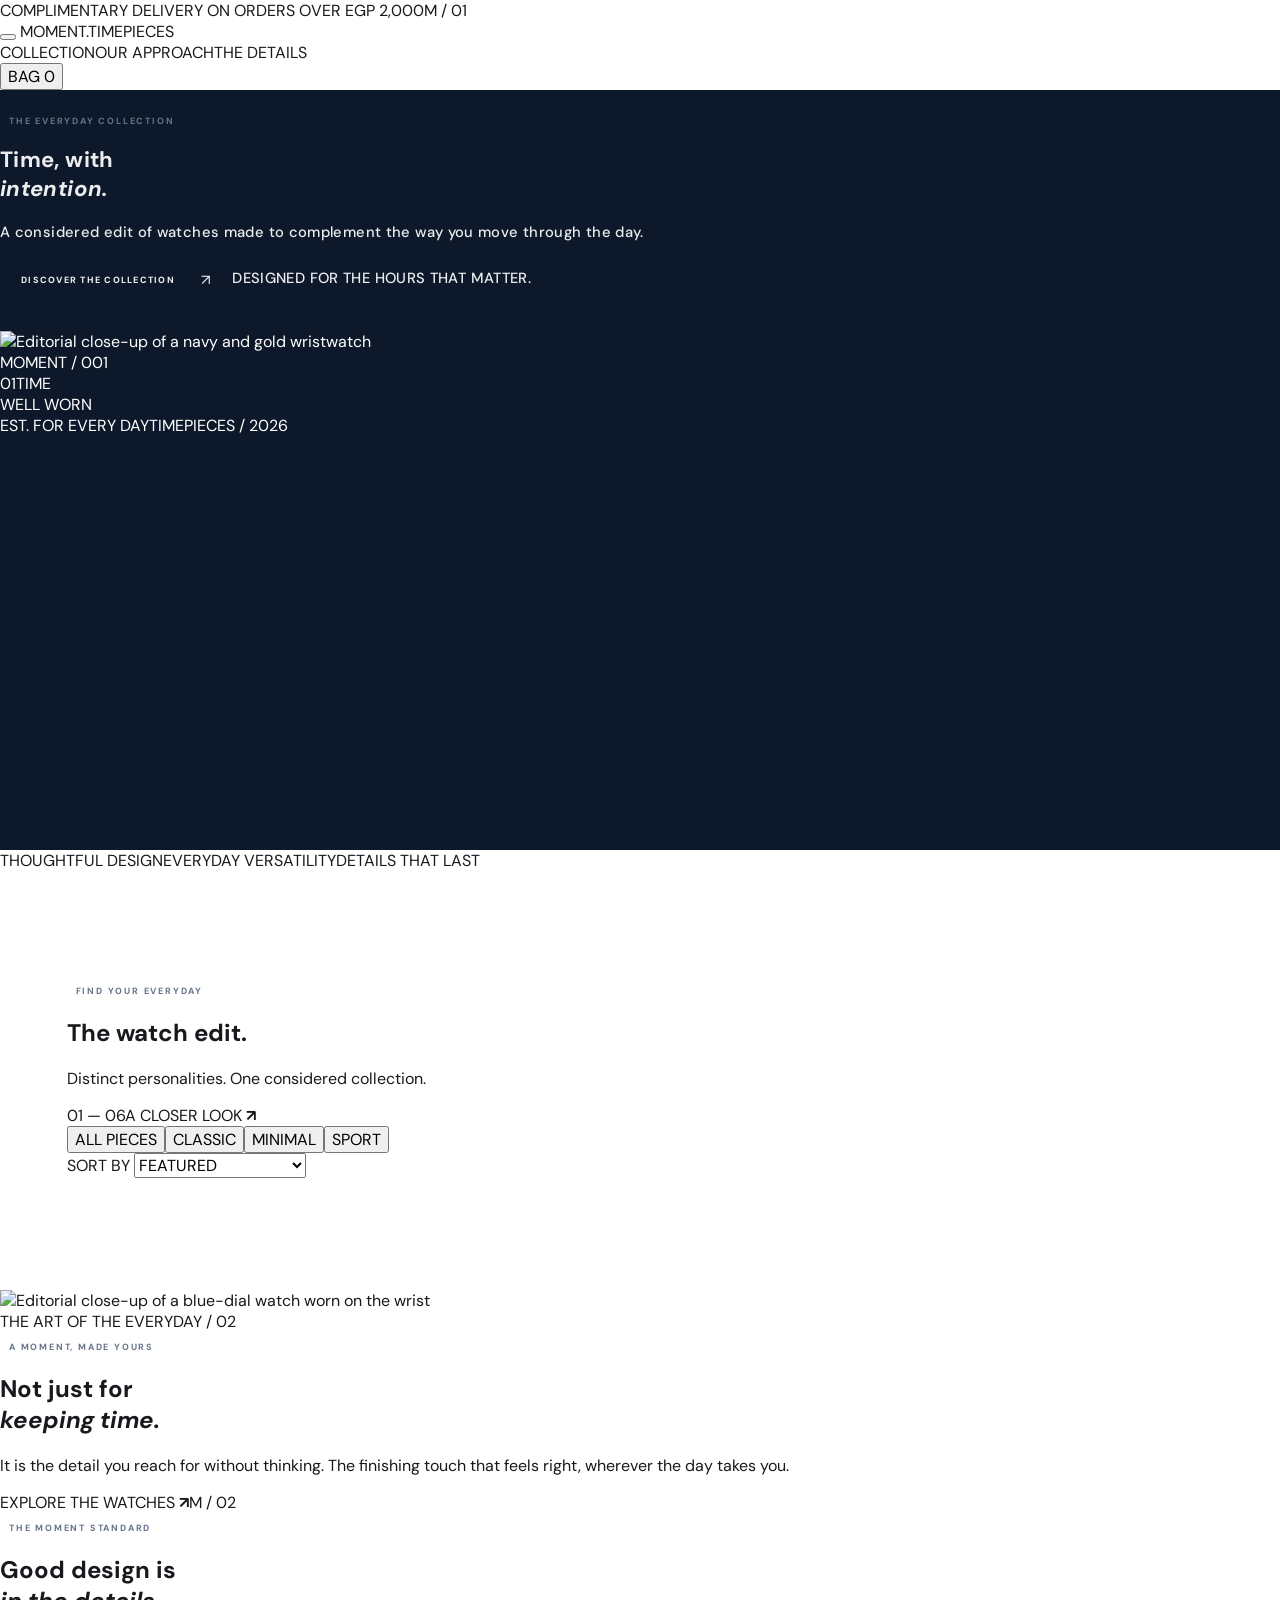
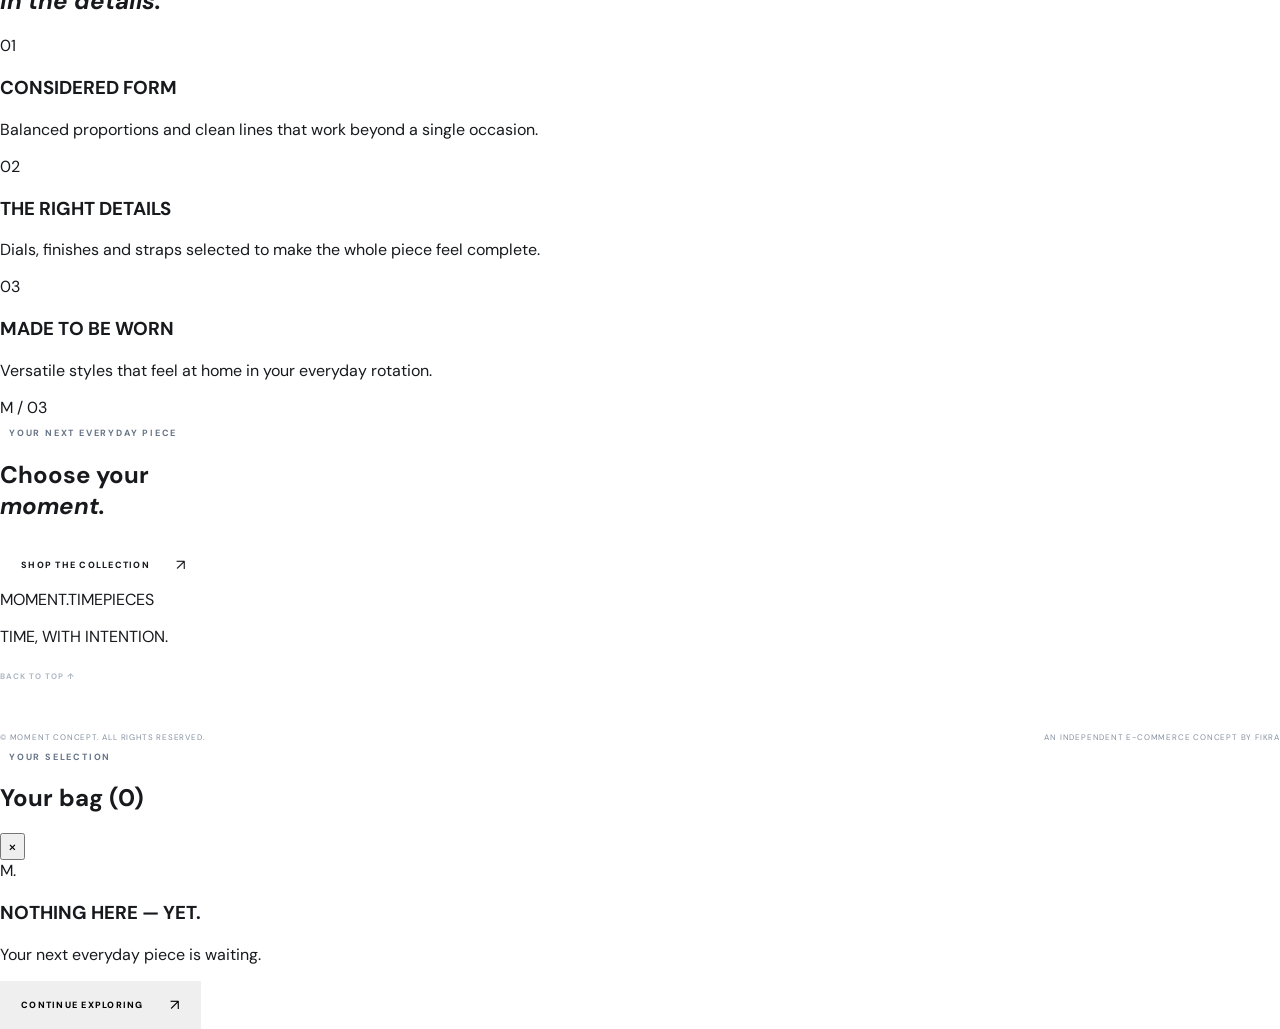
==== commit 1ffda5b5: "Rebuild MOMENT storefront layout from scratch" ====
--- a/index.html
+++ b/index.html
@@ -3,154 +3,94 @@
 <head>
   <meta charset="utf-8" />
   <meta name="viewport" content="width=device-width, initial-scale=1" />
-  <meta name="theme-color" content="#14243a" />
-  <meta name="description" content="A modern watch store concept." />
-  <title>MOMENT — Watches</title>
+  <meta name="theme-color" content="#ffffff" />
+  <meta name="description" content="MOMENT — a considered collection of everyday timepieces." />
+  <title>MOMENT — Everyday Timepieces</title>
   <link rel="preconnect" href="https://fonts.googleapis.com" />
   <link rel="preconnect" href="https://fonts.gstatic.com" crossorigin />
-  <link href="https://fonts.googleapis.com/css2?family=DM+Sans:wght@400;500;600;700&family=Manrope:wght@400;500;600;700;800&family=Tajawal:wght@400;500;700;800&display=swap" rel="stylesheet" />
+  <link href="https://fonts.googleapis.com/css2?family=DM+Sans:wght@400;500;600;700&family=Playfair+Display:ital,wght@0,500;0,600;1,500;1,600&display=swap" rel="stylesheet" />
   <link rel="stylesheet" href="styles.css" />
 </head>
 <body>
-  <div class="announcement-bar">
-    <span>MOMENT WATCHES</span>
-    <span class="announcement-dot"></span>
-    <span>WATCH COLLECTION</span>
-  </div>
-
-  <header class="site-header" id="siteHeader">
-    <button class="icon-button menu-toggle" id="menuToggle" aria-label="Open navigation" aria-expanded="false"><span></span><span></span></button>
-    <a class="wordmark" href="#home" aria-label="MOMENT home">MOMENT<span class="registered">®</span><small>WATCHES</small></a>
-    <nav class="main-nav" id="mainNav" aria-label="Main navigation">
-      <a href="#collection">Shop all</a>
-      <a href="#signature">Best sellers</a>
-      <a href="#about">Our approach</a>
-    </nav>
-    <div class="header-actions">
-      <button class="icon-button" id="searchToggle" aria-label="Search products"><svg viewBox="0 0 24 24" aria-hidden="true"><circle cx="10.8" cy="10.8" r="6.8"></circle><path d="m16 16 5 5"></path></svg></button>
-      <button class="bag-button" id="bagToggle" aria-label="Open shopping bag">BAG <span id="bagCount">0</span></button>
-    </div>
+  <div class="topline"><span>COMPLIMENTARY DELIVERY ON ORDERS OVER EGP 2,000</span><span class="topline-mark">M / 01</span></div>
+  <header class="header" id="header">
+    <button class="mobile-menu" id="mobileMenu" aria-label="Open menu" aria-expanded="false"><span></span><span></span></button>
+    <a class="brand" href="#home"><span class="brand-name">MOMENT<span>.</span></span><span class="brand-sub">TIMEPIECES</span></a>
+    <nav class="nav" id="nav" aria-label="Main navigation"><a href="#collection">COLLECTION</a><a href="#story">OUR APPROACH</a><a href="#details">THE DETAILS</a></nav>
+    <div class="header-right"><button class="bag-trigger" id="openBag">BAG <span id="bagCount">0</span></button></div>
   </header>
 
   <main id="home">
-    <section class="hero" aria-label="MOMENT watch collection">
-      <img class="hero-image" src="https://images.unsplash.com/photo-1523275335684-37898b6baf30?auto=format&fit=crop&w=2200&q=90" alt="MOMENT watch campaign" fetchpriority="high" referrerpolicy="no-referrer" />
-      <div class="hero-shade" aria-hidden="true"></div>
-      <div class="hero-content">
-        
-        <h1>MOMENT</h1>
-        
-        <a class="button button-light" href="#collection">SHOP WATCHES <span>↗</span></a>
+    <section class="hero">
+      <div class="hero-copy">
+        <p class="eyebrow"><i></i> THE EVERYDAY COLLECTION</p>
+        <h1>Time, with<br /><em>intention.</em></h1>
+        <p class="hero-description">A considered edit of watches made to complement the way you move through the day.</p>
+        <div class="hero-actions"><a class="button button-primary" href="#collection">DISCOVER THE COLLECTION <span>↗</span></a><span class="hero-note">DESIGNED FOR THE HOURS THAT MATTER.</span></div>
       </div>
-      <div class="hero-bottom"><span>MOMENT / WATCHES</span><span>01 — THE COLLECTION</span></div>
+      <div class="hero-visual">
+        <div class="hero-image-frame"><img src="https://www.berrysjewellers.co.uk/cdn/shop/files/4000u-000r-b516_4.webp?v=1741865811&width=1200" alt="Editorial close-up of a navy and gold wristwatch" fetchpriority="high" /><span class="hero-image-index">MOMENT / 001</span></div>
+        <div class="hero-side-note"><span>01</span><span>TIME<br />WELL WORN</span></div>
+      </div>
+      <div class="hero-bottomline"><span>EST. FOR EVERY DAY</span><span>TIMEPIECES / 2026</span></div>
     </section>
 
-    <section class="signature-section" id="signature">
-      <div class="signature-heading">
-        <div>
-          <p class="eyebrow"><span></span> THE SELECTION</p>
-          <h2>FEATURED MODELS</h2>
-          
-        </div>
-        <a class="text-link" href="#collection">SHOP ALL WATCHES <span>↗</span></a>
+    <section class="intro-strip"><span>THOUGHTFUL DESIGN</span><i></i><span>EVERYDAY VERSATILITY</span><i></i><span>DETAILS THAT LAST</span></section>
+
+    <section class="collection-section" id="collection">
+      <div class="section-top">
+        <div><p class="eyebrow"><i></i> FIND YOUR EVERYDAY</p><h2>The watch edit<span>.</span></h2><p class="section-description">Distinct personalities. One considered collection.</p></div>
+        <div class="collection-side"><span>01 — 06</span><a class="under-link" href="#story">A CLOSER LOOK <b>↗</b></a></div>
       </div>
-      <div class="signature-grid" id="signatureGrid" aria-label="Featured watches"></div>
+      <div class="collection-controls">
+        <div class="filters" role="group" aria-label="Filter watches"><button class="filter active" data-filter="all">ALL PIECES</button><button class="filter" data-filter="classic">CLASSIC</button><button class="filter" data-filter="minimal">MINIMAL</button><button class="filter" data-filter="sport">SPORT</button></div>
+        <label class="sort-control">SORT BY <select id="sortSelect" aria-label="Sort watches"><option value="featured">FEATURED</option><option value="low">PRICE: LOW TO HIGH</option><option value="high">PRICE: HIGH TO LOW</option></select></label>
+      </div>
+      <div class="product-grid" id="productGrid" aria-live="polite"></div>
+      <p class="empty-state" id="emptyState" hidden>No watches found in this selection.</p>
     </section>
 
-    <section class="collection-section" id="collection">
-      <div class="section-heading">
-        <div>
-          <p class="eyebrow"><span></span> SHOP WATCHES</p>
-          <h2>THE COLLECTION</h2>
-          <p class="section-subtitle">Six watches. Different styles.</p>
-        </div>
-        <div class="collection-tools">
-          <label class="search-box" id="searchBox"><svg viewBox="0 0 24 24" aria-hidden="true"><circle cx="10.8" cy="10.8" r="6.8"></circle><path d="m16 16 5 5"></path></svg><input id="searchInput" type="search" placeholder="Search watches" aria-label="Search watches" /></label>
-          <select id="sortSelect" aria-label="Sort products"><option value="featured">Featured</option><option value="low">Price: Low to high</option><option value="high">Price: High to low</option></select>
-        </div>
-      </div>
-      <div class="filter-row" role="group" aria-label="Filter watches">
-        <button class="filter-chip active" data-filter="all">ALL WATCHES</button>
-        <button class="filter-chip" data-filter="classic">CLASSIC</button>
-        <button class="filter-chip" data-filter="minimal">MINIMAL</button>
-        <button class="filter-chip" data-filter="sport">SPORT</button>
-      </div>
-      <div class="product-grid" id="productGrid" aria-live="polite"></div>
-      <p class="empty-state" id="emptyState" hidden>No watches match your search.</p>
+    <section class="story-section" id="story">
+      <div class="story-image-wrap"><img src="https://mir-s3-cdn-cf.behance.net/project_modules/max_3840/ab1085191156875.65c651ef3ab93.jpg" alt="Editorial close-up of a blue-dial watch worn on the wrist" loading="lazy" /><span>THE ART OF THE EVERYDAY / 02</span></div>
+      <div class="story-copy"><p class="eyebrow"><i></i> A MOMENT, MADE YOURS</p><h2>Not just for<br /><em>keeping time.</em></h2><p>It is the detail you reach for without thinking. The finishing touch that feels right, wherever the day takes you.</p><a class="under-link" href="#collection">EXPLORE THE WATCHES <b>↗</b></a><span class="story-number">M / 02</span></div>
     </section>
 
-    <section class="editorial-section">
-      <div class="editorial-visual">
-        <img src="https://images.unsplash.com/photo-1524592094714-0f0654e20314?auto=format&fit=crop&w=1400&q=90" alt="MOMENT watch editorial image" loading="lazy" referrerpolicy="no-referrer" />
-        <span class="image-caption">MOMENT / WATCHES</span>
-      </div>
-      <div class="editorial-copy">
-        <p class="eyebrow"><span></span> THE MOMENT EDIT</p>
-        <h2>DESIGNED<br /><em>FOR EVERY DAY.</em></h2>
-        <p class="editorial-arabic">اختار الساعة اللي تناسب يومك.</p>
-        <a href="#collection" class="text-link">EXPLORE WATCHES <span>↗</span></a>
+    <section class="details-section" id="details">
+      <div class="details-heading"><p class="eyebrow"><i></i> THE MOMENT STANDARD</p><h2>Good design is<br /><em>in the details.</em></h2></div>
+      <div class="details-grid">
+        <article><span>01</span><div><h3>CONSIDERED FORM</h3><p>Balanced proportions and clean lines that work beyond a single occasion.</p></div></article>
+        <article><span>02</span><div><h3>THE RIGHT DETAILS</h3><p>Dials, finishes and straps selected to make the whole piece feel complete.</p></div></article>
+        <article><span>03</span><div><h3>MADE TO BE WORN</h3><p>Versatile styles that feel at home in your everyday rotation.</p></div></article>
       </div>
     </section>
 
-    <section class="benefit-row" id="about">
-      <article><span class="benefit-index">01</span><div><h3>BUILT FOR EVERY DAY</h3><p>Everyday styles, selected with care.</p></div></article>
-      <article><span class="benefit-index">02</span><div><h3>DESIGN DETAILS</h3><p>Clean dials, considered details, easy-to-wear designs.</p></div></article>
-      <article><span class="benefit-index">03</span><div><h3>YOUR EVERYDAY WATCH</h3><p>Find a style that works with your routine.</p></div></article>
-    </section>
-
-    <section class="closing-banner">
-      <div class="closing-mark" aria-hidden="true">02</div>
-      <div class="closing-content">
-        <p class="eyebrow light-eyebrow"><span></span> MOMENT / 02</p>
-        <h2 aria-label="Make it unforgettable.">
-          <span>THE MOMENT</span>
-          <span class="closing-outline">COLLECTION.</span>
-        </h2>
-        <a class="button button-outline-light" href="#collection">EXPLORE THE COLLECTION <span>↗</span></a>
-      </div>
-    </section>
+    <section class="closing-section"><span class="closing-index">M / 03</span><p class="eyebrow"><i></i> YOUR NEXT EVERYDAY PIECE</p><h2>Choose your<br /><em>moment.</em></h2><a class="button button-primary" href="#collection">SHOP THE COLLECTION <span>↗</span></a></section>
   </main>
 
-  <footer class="site-footer">
-    <div class="footer-top">
-      <a class="wordmark footer-wordmark" href="#home">MOMENT<span class="registered">®</span><small>WATCHES</small></a>
-      <p>WATCHES FOR EVERY DAY.</p>
-      <a class="back-top" href="#home">BACK TO TOP ↑</a>
-    </div>
+  <footer class="footer">
+    <div class="footer-main"><a class="brand" href="#home"><span class="brand-name">MOMENT<span>.</span></span><span class="brand-sub">TIMEPIECES</span></a><p>TIME, WITH INTENTION.</p><a class="back-top" href="#home">BACK TO TOP ↑</a></div>
     <div class="footer-bottom"><span>© <span id="year"></span> MOMENT CONCEPT. ALL RIGHTS RESERVED.</span><span>AN INDEPENDENT E-COMMERCE CONCEPT BY FIKRA</span></div>
   </footer>
 
-  <div class="overlay" id="overlay"></div>
-
-  <aside class="cart-drawer" id="cartDrawer" aria-label="Shopping bag" aria-hidden="true">
-    <div class="drawer-head"><div><p class="eyebrow"><span></span> YOUR SELECTION</p><h2>YOUR BAG <span id="drawerCount">(0)</span></h2></div><button class="close-button" data-close aria-label="Close bag">×</button></div>
-    <div class="cart-items" id="cartItems"></div>
-    <div class="cart-empty" id="cartEmpty"><span class="empty-bag-icon">BAG</span><h3>A SIGNATURE AWAITS</h3><p>Explore the collection and find your next watch.</p><button class="button button-navy" id="continueShopping">CONTINUE SHOPPING <span>↗</span></button></div>
-    <div class="cart-footer" id="cartFooter" hidden><div class="subtotal-line"><span>SUBTOTAL</span><strong id="cartSubtotal">EGP 0</strong></div><p>Shipping and payment details are confirmed at checkout.</p><button class="button button-navy checkout-button" id="checkoutButton">CONTINUE TO CHECKOUT <span>↗</span></button></div>
+  <div class="screen" id="screen"></div>
+  <aside class="bag-drawer" id="bagDrawer" aria-hidden="true">
+    <div class="drawer-heading"><div><p class="eyebrow"><i></i> YOUR SELECTION</p><h2>Your bag <span id="drawerCount">(0)</span></h2></div><button class="close-control" data-close aria-label="Close bag">×</button></div>
+    <div class="bag-items" id="bagItems"></div>
+    <div class="bag-empty" id="bagEmpty"><span class="empty-mark">M.</span><h3>NOTHING HERE — YET.</h3><p>Your next everyday piece is waiting.</p><button class="button button-primary" id="continueShopping">CONTINUE EXPLORING <span>↗</span></button></div>
+    <div class="bag-footer" id="bagFooter" hidden><div class="subtotal"><span>SUBTOTAL</span><strong id="subtotal">EGP 0</strong></div><p>Delivery and payment details are confirmed when the order is placed.</p><button class="button button-primary checkout-button" id="checkoutButton">CONTINUE TO ORDER <span>↗</span></button></div>
   </aside>
 
-  <section class="product-modal" id="productModal" role="dialog" aria-modal="true" aria-hidden="true" aria-label="Product details">
-    <button class="modal-close close-button" data-close aria-label="Close product details">×</button>
-    <div class="modal-layout" id="modalContent"></div>
-  </section>
-
-  <section class="checkout-modal" id="checkoutModal" role="dialog" aria-modal="true" aria-hidden="true" aria-label="Checkout details">
-    <button class="modal-close close-button" data-close aria-label="Close checkout">×</button>
-    <div class="checkout-inner">
-      <p class="eyebrow"><span></span> ALMOST YOURS</p>
-      <h2>ORDER DETAILS</h2>
-      <p class="checkout-note">Enter your details to prepare your order. The store's WhatsApp number must be connected before accepting real orders.</p>
-      <form id="checkoutForm">
-        <label>FULL NAME<input name="name" required autocomplete="name" placeholder="Your full name" /></label>
-        <label>PHONE NUMBER<input name="phone" type="tel" required autocomplete="tel" placeholder="01XXXXXXXXX" pattern="[0-9+() -]{8,18}" /></label>
-        <label>GOVERNORATE<select name="governorate" required><option value="">Choose governorate</option><option>Cairo</option><option>Giza</option><option>Alexandria</option><option>Dakahlia</option><option>Other</option></select></label>
-        <label>FULL ADDRESS<textarea name="address" rows="2" required placeholder="Street, building, apartment"></textarea></label>
-        <button class="button button-navy" type="submit">PREPARE MY ORDER <span>↗</span></button>
-      </form>
-      <p class="form-feedback" id="formFeedback" role="status"></p>
-    </div>
-  </section>
-
+  <section class="product-modal" id="productModal" role="dialog" aria-modal="true" aria-hidden="true"><button class="close-control modal-close" data-close aria-label="Close product details">×</button><div class="modal-content" id="modalContent"></div></section>
+  <section class="checkout-modal" id="checkoutModal" role="dialog" aria-modal="true" aria-hidden="true"><button class="close-control modal-close" data-close aria-label="Close order form">×</button><div class="checkout-content"><p class="eyebrow"><i></i> ALMOST YOURS</p><h2>Order details<span>.</span></h2><p class="checkout-intro">Share your details to prepare your order request.</p>
+    <form id="checkoutForm">
+      <label>FULL NAME<input name="name" required autocomplete="name" placeholder="Your full name" /></label>
+      <label>PHONE NUMBER<input name="phone" type="tel" required autocomplete="tel" placeholder="01XXXXXXXXX" pattern="[0-9+() -]{8,18}" /></label>
+      <label>GOVERNORATE<select name="governorate" required><option value="">Choose governorate</option><option>Cairo</option><option>Giza</option><option>Alexandria</option><option>Dakahlia</option><option>Other</option></select></label>
+      <label>FULL ADDRESS<textarea name="address" rows="2" required placeholder="Street, building, apartment"></textarea></label>
+      <button class="button button-primary" type="submit">PREPARE ORDER REQUEST <span>↗</span></button>
+    </form>
+    <p class="form-feedback" id="formFeedback" role="status"></p><p class="demo-note">Demo checkout — connect the brand's WhatsApp number before accepting real orders.</p>
+  </div></section>
   <script src="app.js"></script>
 </body>
-</html>
+</html>
--- a/styles.css
+++ b/styles.css
@@ -4,7 +4,8 @@
   --navy-deep: #0d192a;
   --black: #17191d;
   --silver: #c4cad3;
-  --ice: #f3f5f7;
+  --gold: #b89a5a;
+  --ice: #ffffff;
   --muted: #737d89;
   --line: #e1e5ea;
   --ease: cubic-bezier(.22, 1, .36, 1);
@@ -21,8 +22,8 @@
 a { color: inherit; text-decoration: none; }
 img { display: block; max-width: 100%; }
 ::selection { background: var(--navy); color: #fff; }
-.announcement-bar { min-height: 28px; padding: 7px 16px; background: var(--navy); color: #fff; display: flex; justify-content: center; align-items: center; gap: 11px; font-size: 9px; letter-spacing: .17em; font-weight: 700; }
-.announcement-dot, .eyebrow > span { width: 4px; height: 4px; border-radius: 50%; background: var(--silver); display: inline-block; flex: 0 0 auto; }
+.announcement-bar { min-height: 28px; padding: 7px 16px; background: #fff; color: var(--navy); border-bottom: 1px solid var(--line); display: flex; justify-content: center; align-items: center; gap: 11px; font-size: 9px; letter-spacing: .17em; font-weight: 700; }
+.announcement-dot, .eyebrow > span { width: 4px; height: 4px; border-radius: 50%; background: var(--gold); display: inline-block; flex: 0 0 auto; }
 .site-header { height: 82px; padding: 0 5.2vw; display: grid; grid-template-columns: 1fr auto 1fr; align-items: center; background: #fff; border-bottom: 1px solid rgba(20,36,58,.08); position: sticky; top: 0; z-index: 30; transition: box-shadow .35s var(--ease), height .35s var(--ease); }
 .site-header.scrolled { height: 70px; box-shadow: 0 8px 30px rgba(13,25,42,.06); }
 .wordmark { position: relative; width: max-content; color: var(--navy); font-family: var(--display); font-size: 27px; line-height: .9; font-weight: 800; letter-spacing: -.085em; }
@@ -72,7 +73,7 @@
 .signature-heading > .text-link { flex: 0 0 auto; margin-bottom: 5px; }
 .signature-grid { display: grid; grid-template-columns: repeat(2, minmax(0, 1fr)); gap: 18px; }
 .signature-card { min-width: 0; display: grid; grid-template-columns: 1fr .9fr; border: 1px solid var(--line); background: #fff; cursor: pointer; outline: 0; transition: border-color .3s ease, transform .45s var(--ease); }
-.signature-card:hover { border-color: #aeb8c5; transform: translateY(-3px); }
+.signature-card:hover { border-color: var(--gold); transform: translateY(-3px); }
 .signature-visual { position: relative; min-width: 0; aspect-ratio: 4 / 5; overflow: hidden; display: grid; place-items: center; background: #fff; }
 .signature-visual img { width: 100%; height: 100%; object-fit: contain; object-position: center center; padding: 0; transition: transform .8s var(--ease); }
 .signature-card:hover .signature-visual img { transform: scale(1.035); }
@@ -109,7 +110,7 @@
 .image-fallback::after { content: "IMAGE PREVIEW"; position: absolute; left: 0; right: 0; bottom: 14%; color: #98a2ae; font-size: 8px; font-weight: 700; letter-spacing: .16em; text-align: center; }
 .product-visual.image-missing img { display: none; }
 .product-visual.image-missing .image-fallback { display: grid; }
-.product-badge { position: absolute; top: 13px; left: 13px; z-index: 2; padding: 7px 9px; background: #fff; color: var(--navy); font-size: 8px; font-weight: 800; letter-spacing: .13em; }
+.product-badge { position: absolute; top: 13px; left: 13px; z-index: 2; padding: 7px 9px; background: var(--gold); color: #fff; font-size: 8px; font-weight: 800; letter-spacing: .13em; }
 .product-info { padding: 15px 1px 0; display: grid; grid-template-columns: 1fr auto; gap: 8px; align-items: start; }
 .product-name { color: var(--black); font-family: var(--display); font-size: 13px; font-weight: 800; letter-spacing: -.025em; }
 .product-sub { margin-top: 5px; color: #8a939e; font-size: 10px; }
@@ -117,10 +118,10 @@
 .add-button { margin-top: 12px; padding: 0 0 5px; border: 0; border-bottom: 1px solid var(--silver); background: none; color: var(--navy); font-size: 8px; font-weight: 800; letter-spacing: .14em; transition: border-color .25s ease; }
 .add-button:hover { border-color: var(--navy); }
 .empty-state { padding: 55px 0; text-align: center; color: #7d8793; font-size: 13px; }
-.editorial-section { display: grid; grid-template-columns: 1.05fr .95fr; min-height: 520px; background: var(--ice); }
-.editorial-visual { min-height: 520px; position: relative; background: #dfe5eb; overflow: hidden; }
+.editorial-section { display: grid; grid-template-columns: 1.05fr .95fr; min-height: 520px; background: #fff; }
+.editorial-visual { min-height: 520px; position: relative; background: #fff; overflow: hidden; }
 .editorial-visual img { width: 100%; height: 100%; position: absolute; inset: 0; object-fit: cover; object-position: center; }
-.editorial-visual.image-missing { background: linear-gradient(135deg,#e5e9ee,#c8d0db); }
+.editorial-visual.image-missing { background: #fff; }
 .image-caption { position: absolute; left: 24px; bottom: 20px; color: #fff; font-size: 8px; font-weight: 700; letter-spacing: .18em; text-shadow: 0 1px 10px rgba(0,0,0,.4); }
 .editorial-copy { padding: 7vw 6vw; display: flex; flex-direction: column; justify-content: center; align-items: flex-start; }
 .editorial-copy h2 { margin: 24px 0 23px; color: var(--navy); font: 800 clamp(34px, 4.5vw, 64px)/1.02 var(--display); letter-spacing: -.07em; }
@@ -133,17 +134,17 @@
 .benefit-index { color: #9aa5b2; font-size: 10px; font-weight: 700; }
 .benefit-row h3 { margin: 0 0 7px; color: var(--navy); font: 800 11px var(--display); letter-spacing: .1em; }
 .benefit-row p { margin: 0; color: #8a939e; font-size: 11px; line-height: 1.65; }
-.closing-banner { min-height: 430px; padding: 70px 9vw; display: flex; align-items: center; justify-content: flex-start; text-align: left; overflow: hidden; position: relative; background: var(--navy); color: #fff; }
+.closing-banner { min-height: 360px; padding: 70px 9vw; display: flex; align-items: center; justify-content: flex-start; text-align: left; overflow: hidden; position: relative; background: #fff; color: var(--navy); border-top: 1px solid var(--line); }
 .closing-content { position: relative; z-index: 1; max-width: 100%; }
 .closing-mark { position: absolute; right: 7vw; top: 50%; transform: translateY(-53%); color: transparent; -webkit-text-stroke: 1px rgba(255,255,255,.13); font: 800 clamp(190px, 27vw, 360px)/.8 var(--display); letter-spacing: -.12em; }
 .closing-banner .eyebrow { position: relative; }
 .closing-banner h2 { display: flex; flex-direction: column; align-items: flex-start; position: relative; margin: 23px 0 30px; font-size: clamp(58px, 7.2vw, 96px); line-height: .88; letter-spacing: -.09em; }
 .closing-outline { color: transparent; -webkit-text-stroke: 1.25px rgba(255,255,255,.86); }
 .button-outline-light { position: relative; min-width: 210px; color: #fff; border-color: rgba(255,255,255,.45); }
-.button-outline-light:hover { color: var(--navy); background: #fff; border-color: #fff; }
-.site-footer { padding: 40px 5.2vw 22px; background: #0d192a; color: #fff; }
+.button-outline-light:hover { color: #fff; background: var(--navy); border-color: var(--navy); }
+.site-footer { padding: 40px 5.2vw 22px; background: #fff; color: var(--navy); border-top: 1px solid var(--line); }
 .footer-top { min-height: 80px; display: flex; justify-content: space-between; align-items: center; gap: 20px; }
-.footer-wordmark { color: #fff; }
+.footer-wordmark { color: var(--navy); }
 .footer-top > p { color: #aeb8c5; font-size: 9px; letter-spacing: .18em; }
 .back-top { color: #aeb8c5; font-size: 8px; font-weight: 700; letter-spacing: .13em; }
 .footer-bottom { padding-top: 22px; margin-top: 25px; border-top: 1px solid rgba(255,255,255,.13); display: flex; justify-content: space-between; gap: 15px; color: #8491a1; font-size: 8px; letter-spacing: .1em; }
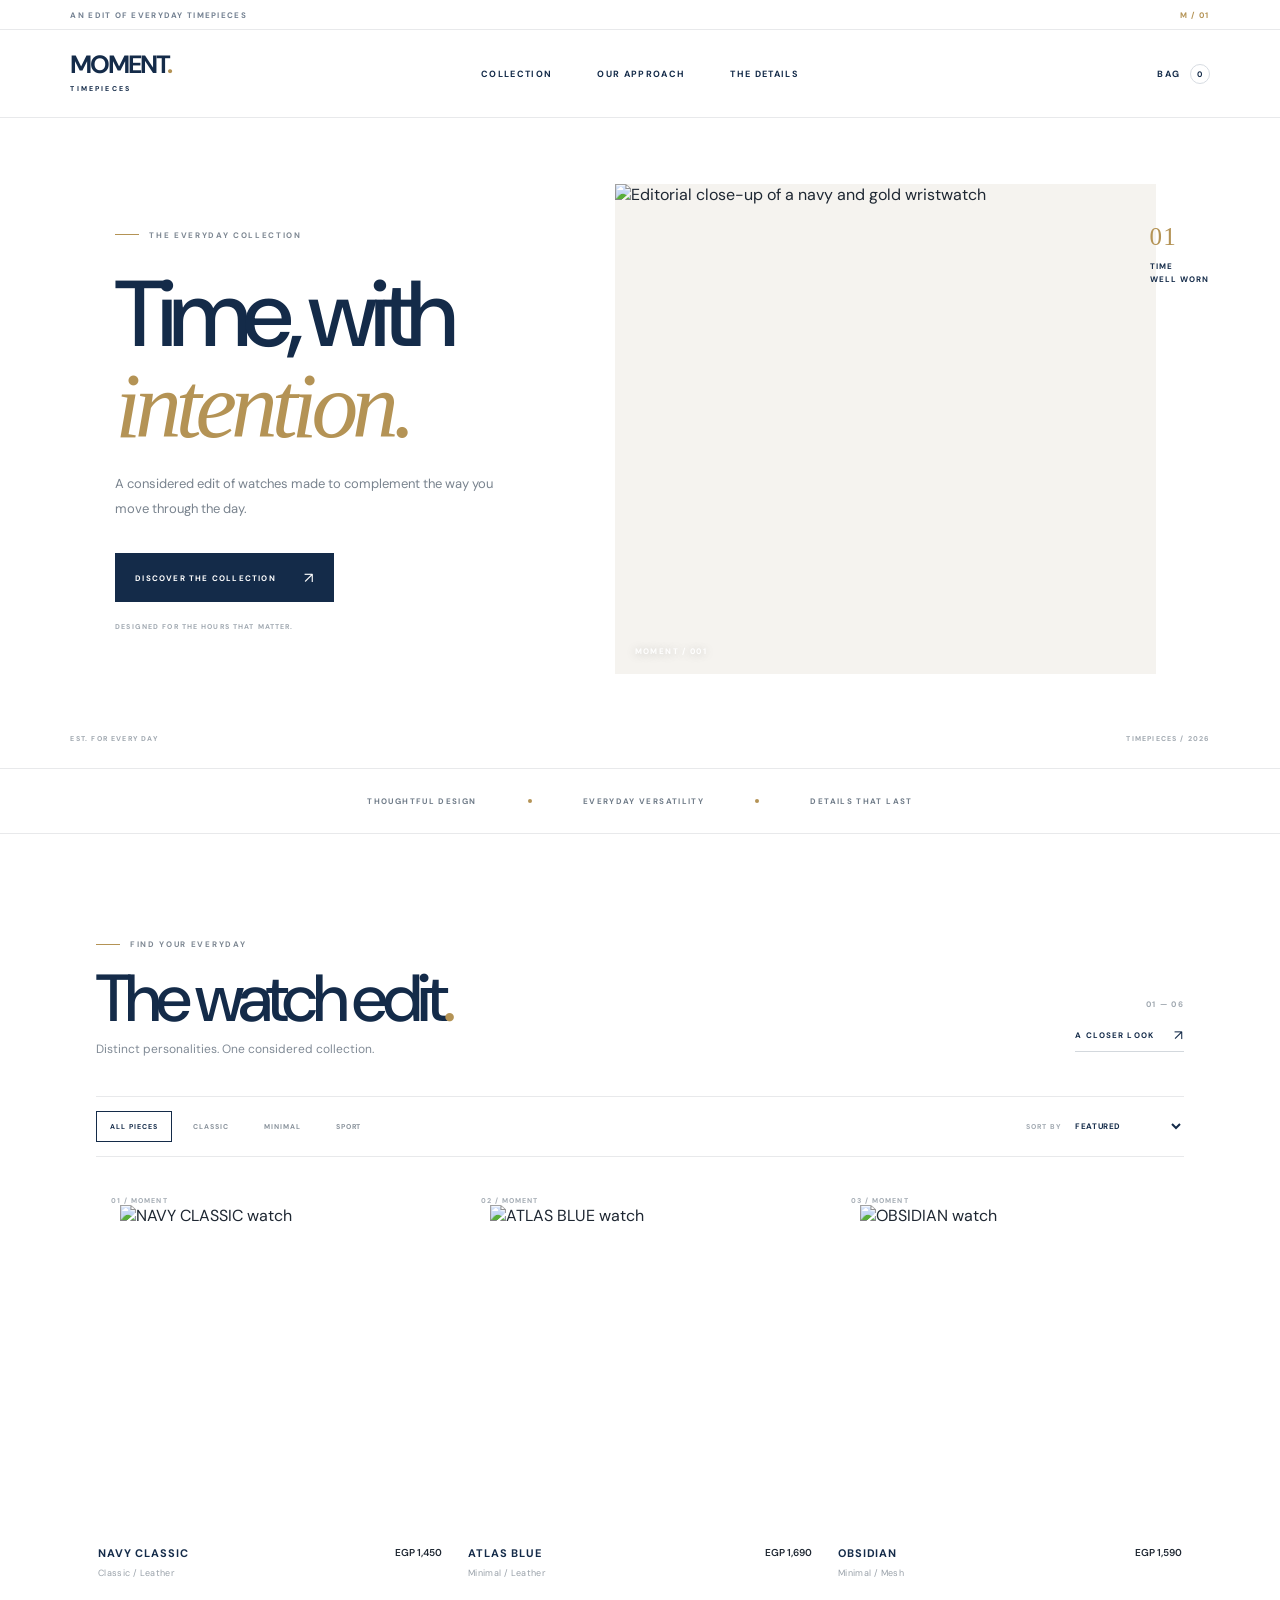
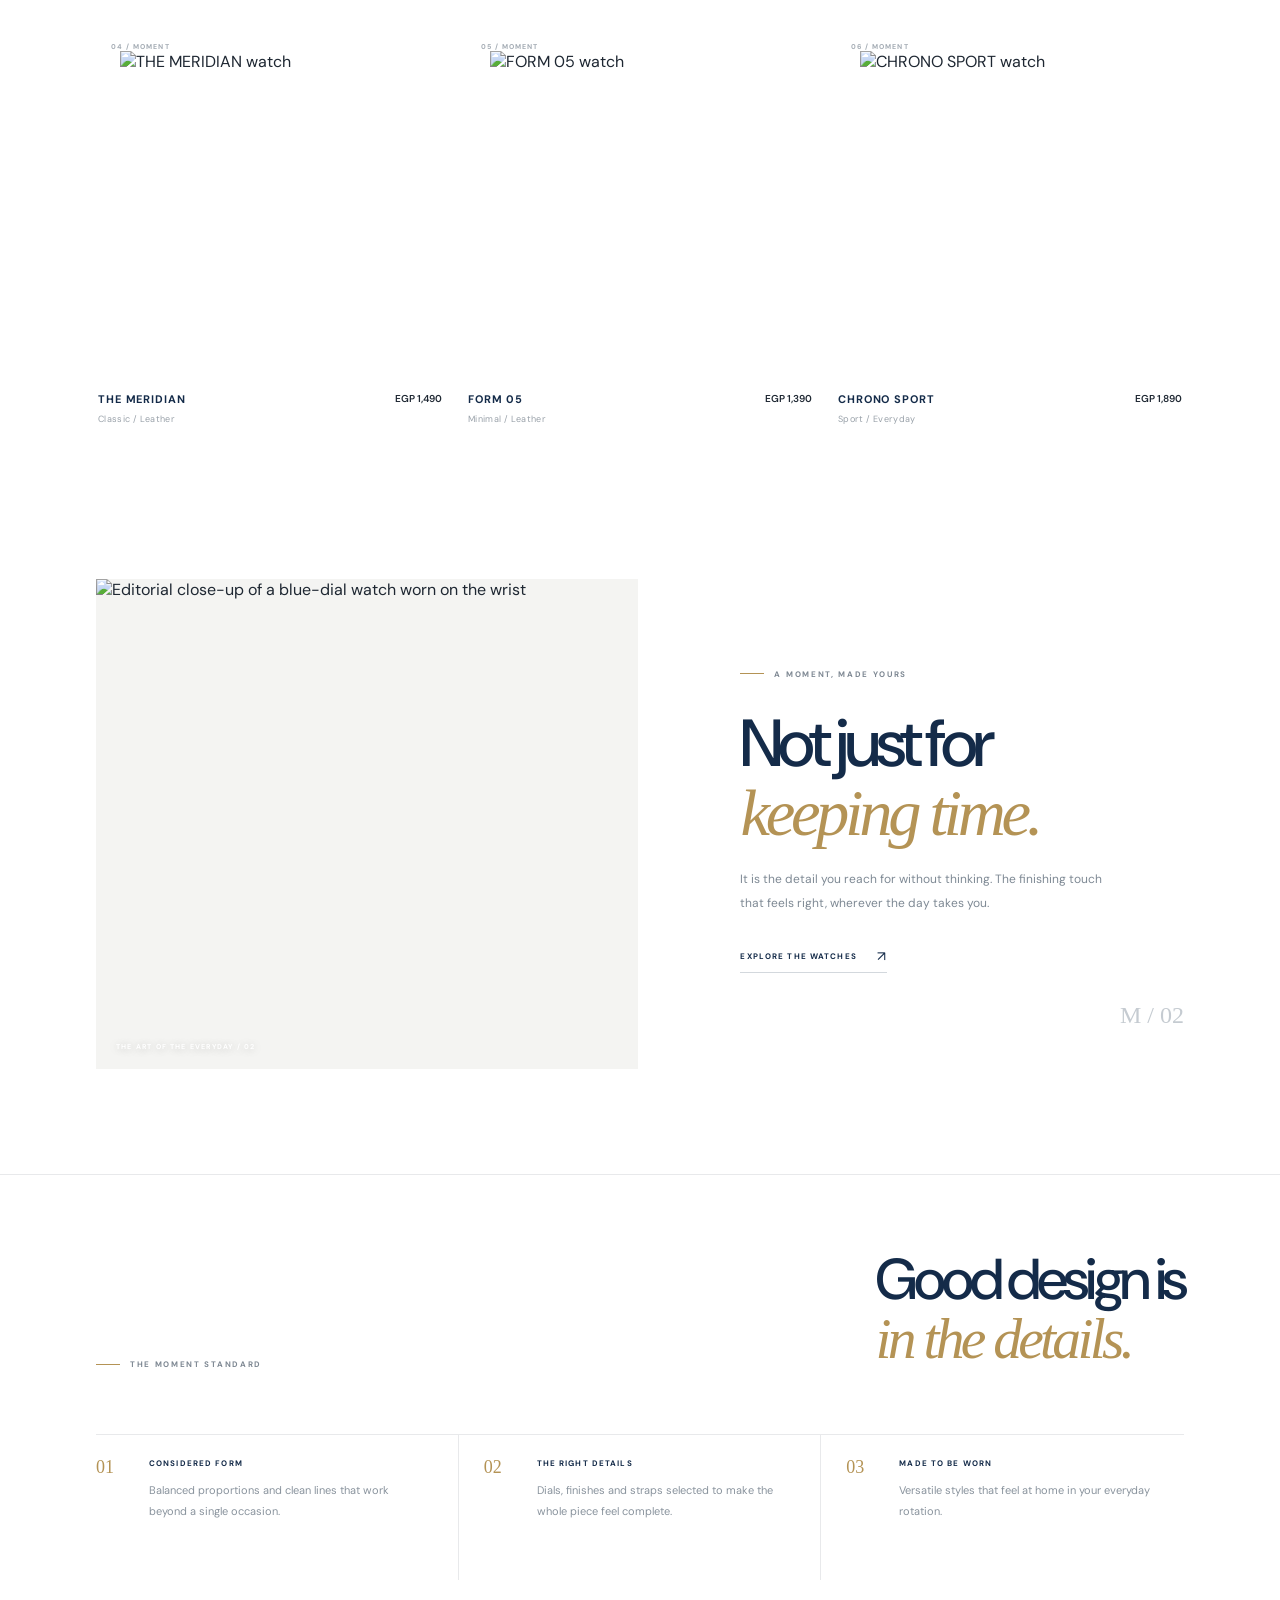
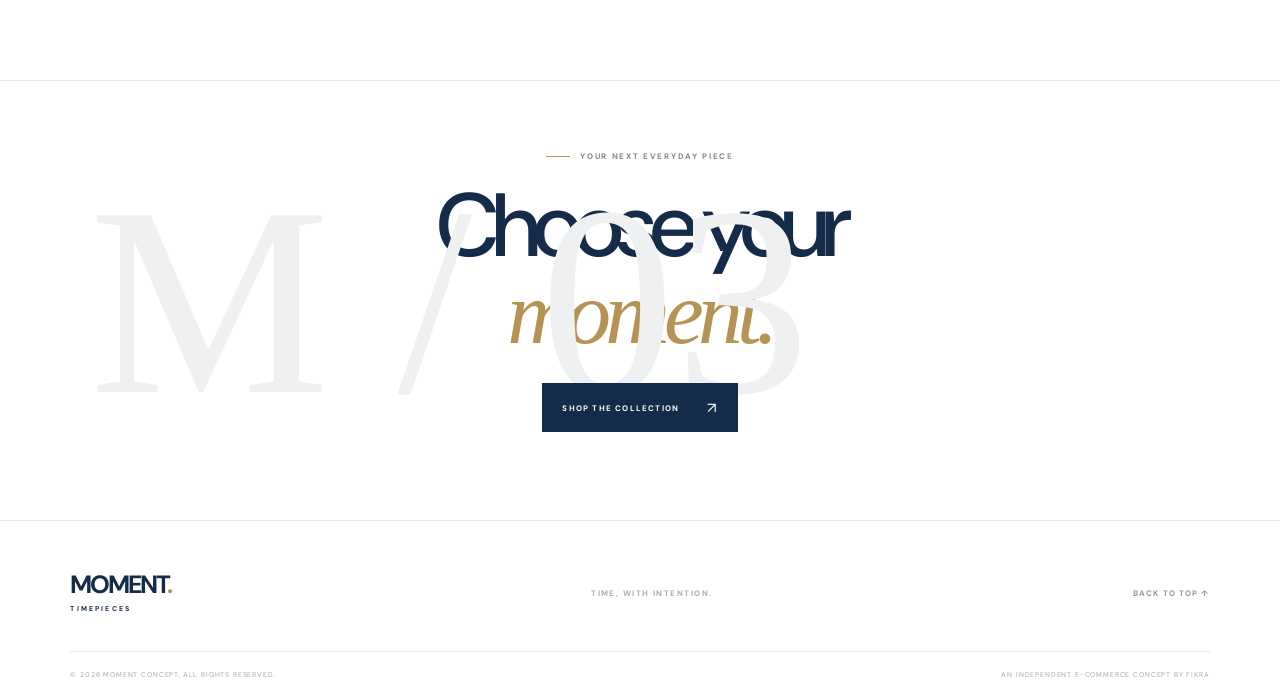
==== commit 8f5fd88d: "Remove unverified delivery promise from MOMENT header" ====
--- a/index.html
+++ b/index.html
@@ -12,7 +12,7 @@
   <link rel="stylesheet" href="styles.css" />
 </head>
 <body>
-  <div class="topline"><span>COMPLIMENTARY DELIVERY ON ORDERS OVER EGP 2,000</span><span class="topline-mark">M / 01</span></div>
+  <div class="topline"><span>AN EDIT OF EVERYDAY TIMEPIECES</span><span class="topline-mark">M / 01</span></div>
   <header class="header" id="header">
     <button class="mobile-menu" id="mobileMenu" aria-label="Open menu" aria-expanded="false"><span></span><span></span></button>
     <a class="brand" href="#home"><span class="brand-name">MOMENT<span>.</span></span><span class="brand-sub">TIMEPIECES</span></a>
--- a/styles.css
+++ b/styles.css
@@ -1,308 +1,27 @@
-:root {
-  --white: #ffffff;
-  --navy: #14243a;
-  --navy-deep: #0d192a;
-  --black: #17191d;
-  --silver: #c4cad3;
-  --gold: #b89a5a;
-  --ice: #ffffff;
-  --muted: #737d89;
-  --line: #e1e5ea;
-  --ease: cubic-bezier(.22, 1, .36, 1);
-  --font: "DM Sans", Arial, sans-serif;
-  --display: "Manrope", Arial, sans-serif;
-}
-* { box-sizing: border-box; }
-html { scroll-behavior: smooth; scroll-padding-top: 90px; }
-body { margin: 0; color: var(--black); background: var(--white); font-family: var(--font); -webkit-font-smoothing: antialiased; }
-body.locked { overflow: hidden; }
-button, input, select, textarea { font: inherit; }
-button, a { -webkit-tap-highlight-color: transparent; }
-button { cursor: pointer; }
-a { color: inherit; text-decoration: none; }
-img { display: block; max-width: 100%; }
-::selection { background: var(--navy); color: #fff; }
-.announcement-bar { min-height: 28px; padding: 7px 16px; background: #fff; color: var(--navy); border-bottom: 1px solid var(--line); display: flex; justify-content: center; align-items: center; gap: 11px; font-size: 9px; letter-spacing: .17em; font-weight: 700; }
-.announcement-dot, .eyebrow > span { width: 4px; height: 4px; border-radius: 50%; background: var(--gold); display: inline-block; flex: 0 0 auto; }
-.site-header { height: 82px; padding: 0 5.2vw; display: grid; grid-template-columns: 1fr auto 1fr; align-items: center; background: #fff; border-bottom: 1px solid rgba(20,36,58,.08); position: sticky; top: 0; z-index: 30; transition: box-shadow .35s var(--ease), height .35s var(--ease); }
-.site-header.scrolled { height: 70px; box-shadow: 0 8px 30px rgba(13,25,42,.06); }
-.wordmark { position: relative; width: max-content; color: var(--navy); font-family: var(--display); font-size: 27px; line-height: .9; font-weight: 800; letter-spacing: -.085em; }
-.wordmark small { display: block; margin-top: 7px; font-family: var(--font); font-size: 7px; letter-spacing: .27em; font-weight: 700; }
-.registered { position: absolute; top: -2px; right: -12px; font: 8px var(--font); letter-spacing: 0; }
-.main-nav { display: flex; align-items: center; gap: clamp(22px, 3vw, 48px); }
-.main-nav a, .bag-button { font-size: 10px; font-weight: 700; letter-spacing: .14em; text-transform: uppercase; transition: color .25s ease; }
-.main-nav a:hover, .bag-button:hover { color: #718096; }
-.header-actions { justify-self: end; display: flex; align-items: center; gap: 25px; }
-.icon-button { width: 32px; height: 32px; display: grid; place-items: center; color: var(--navy); background: transparent; border: 0; }
-.icon-button svg, .search-box svg { width: 18px; fill: none; stroke: currentColor; stroke-width: 1.6; stroke-linecap: round; }
-.bag-button { border: 0; background: none; color: var(--navy); padding: 8px 0; }
-.bag-button span { display: inline-grid; place-items: center; width: 19px; height: 19px; margin-left: 5px; border: 1px solid var(--silver); border-radius: 50%; font-size: 9px; letter-spacing: 0; }
-.menu-toggle { display: none; }
-.hero { min-height: min(760px, calc(100svh - 110px)); height: 670px; max-height: 820px; position: relative; overflow: hidden; isolation: isolate; background: var(--navy-deep); color: #fff; }
-.hero-image { position: absolute; z-index: 0; inset: 0; width: 100%; height: 100%; object-fit: cover; object-position: center 38%; transition: transform 1.1s var(--ease); }
-.hero.image-missing { background: radial-gradient(ellipse at 72% 42%, #34465f 0, #14243a 48%, #0d192a 100%); }
-.hero-shade { position: absolute; z-index: 1; inset: 0; background: linear-gradient(90deg, rgba(8, 16, 28, .76) 0%, rgba(8, 16, 28, .48) 42%, rgba(8, 16, 28, .08) 100%), linear-gradient(0deg, rgba(8, 16, 28, .56) 0%, transparent 28%); pointer-events: none; }
-.hero-content { position: absolute; z-index: 2; top: 42%; left: 8.2vw; width: min(650px, 78%); transform: translateY(-50%); color: #fff; }
-.hero-brand-label { margin: 0 0 15px; color: rgba(255,255,255,.82); font-size: 9px; font-weight: 700; letter-spacing: .28em; }
-.hero-content h1 { position: relative; top: 0; margin: 0; color: #fff; font-family: var(--display); font-size: clamp(84px, 13.5vw, 178px); font-weight: 800; line-height: .82; letter-spacing: -.105em; }
-.hero-copy { margin: 25px 0 27px; color: rgba(255,255,255,.92); font-size: clamp(13px, 1.15vw, 16px); font-weight: 500; letter-spacing: .025em; }
-.hero-content .button-light { min-width: 205px; }
-.hero-bottom { position: absolute; z-index: 2; right: 5.2vw; bottom: 27px; left: 5.2vw; display: flex; justify-content: space-between; align-items: center; gap: 18px; padding-top: 15px; border-top: 1px solid rgba(255,255,255,.38); color: rgba(255,255,255,.94); font-size: 8px; font-weight: 700; letter-spacing: .17em; }
-
-
-
-.eyebrow { display: flex; gap: 9px; align-items: center; color: #667487; font-size: 9px; font-weight: 700; letter-spacing: .2em; }
-
-.closing-banner h2 { margin: 25px 0 18px; font-family: var(--display); font-size: clamp(76px, 10vw, 136px); line-height: .79; letter-spacing: -.095em; font-weight: 800; text-transform: uppercase; }
-
-
-
-
-
-.editorial-copy h2 em { font-family: Georgia, serif; font-weight: 400; letter-spacing: -.06em; }
-
-.button { min-height: 48px; padding: 0 20px; border: 1px solid transparent; display: inline-flex; justify-content: space-between; align-items: center; gap: 26px; font-size: 9px; font-weight: 800; letter-spacing: .14em; transition: transform .35s var(--ease), background .3s ease, color .3s ease, border-color .3s ease; }
-.button:hover { transform: translateY(-3px); }
-.button span { font-size: 15px; font-weight: 400; }
-.button-light { min-width: 225px; color: var(--navy); background: #fff; }
-.button-light:hover { background: var(--silver); }
-.signature-section { padding: 82px 5.2vw 92px; border-bottom: 1px solid var(--line); background: #fff; }
-.signature-heading { display: flex; justify-content: space-between; align-items: end; gap: 24px; margin-bottom: 28px; }
-.signature-heading h2 { margin: 13px 0 7px; color: var(--navy); font: 800 clamp(32px, 4.2vw, 58px)/1 var(--display); letter-spacing: -.065em; }
-.signature-subtitle { margin: 0; color: #828b96; font-size: 12px; }
-.signature-heading > .text-link { flex: 0 0 auto; margin-bottom: 5px; }
-.signature-grid { display: grid; grid-template-columns: repeat(2, minmax(0, 1fr)); gap: 18px; }
-.signature-card { min-width: 0; display: grid; grid-template-columns: 1fr .9fr; border: 1px solid var(--line); background: #fff; cursor: pointer; outline: 0; transition: border-color .3s ease, transform .45s var(--ease); }
-.signature-card:hover { border-color: var(--gold); transform: translateY(-3px); }
-.signature-visual { position: relative; min-width: 0; aspect-ratio: 4 / 5; overflow: hidden; display: grid; place-items: center; background: #fff; }
-.signature-visual img { width: 100%; height: 100%; object-fit: contain; object-position: center center; padding: 0; transition: transform .8s var(--ease); }
-.signature-card:hover .signature-visual img { transform: scale(1.035); }
-.signature-number { position: absolute; left: 13px; top: 13px; z-index: 2; color: #7b8795; font-size: 8px; font-weight: 700; letter-spacing: .15em; }
-.signature-info { min-width: 0; padding: clamp(18px, 2.4vw, 32px); display: flex; flex-direction: column; justify-content: center; align-items: flex-start; background: #fff; }
-.signature-kicker { margin: 0 0 12px; color: #89939e; font-size: 8px; font-weight: 700; letter-spacing: .12em; text-transform: uppercase; }
-.signature-info h3 { margin: 0; color: var(--navy); font: 800 clamp(16px, 1.8vw, 24px)/1.1 var(--display); letter-spacing: -.045em; }
-.signature-price { margin: 12px 0 22px; color: var(--black); font-size: 12px; font-weight: 700; }
-.signature-link { padding: 0 0 7px; display: inline-flex; align-items: center; gap: 16px; border: 0; border-bottom: 1px solid var(--silver); background: transparent; color: var(--navy); font-size: 8px; font-weight: 800; letter-spacing: .13em; }
-.signature-link span { font-size: 14px; font-weight: 400; }
-.signature-visual.image-missing { background: #fff; }
-.signature-visual.image-missing .image-fallback { display: grid; }
-.editorial-arabic { direction: rtl; text-align: right; margin: 0; color: #596573; font-family: "Tajawal", sans-serif; font-size: 17px; line-height: 1.85; }
-.collection-section { padding: 105px 5.2vw 112px; }
-.section-heading { display: flex; align-items: end; justify-content: space-between; gap: 25px; }
-.section-heading h2 { margin: 16px 0 7px; color: var(--navy); font: 800 clamp(34px, 4.4vw, 62px)/1 var(--display); letter-spacing: -.065em; }
-.section-subtitle { margin: 0; color: #828b96; font-size: 13px; }
-.collection-tools { display: flex; align-items: center; gap: 12px; }
-.search-box { min-width: 190px; height: 42px; padding: 0 12px; display: flex; align-items: center; gap: 9px; border: 1px solid var(--line); color: #75808d; }
-.search-box svg { width: 15px; }
-.search-box input { width: 100%; min-width: 0; border: 0; outline: 0; color: var(--navy); font-size: 11px; background: transparent; }
-.search-box input::placeholder { color: #9aa2ac; }
-.collection-tools select { height: 42px; padding: 0 30px 0 12px; border: 1px solid var(--line); border-radius: 0; background: #fff; color: #66717d; font-size: 10px; outline: 0; }
-.filter-row { display: flex; flex-wrap: wrap; gap: 8px; margin: 34px 0 27px; }
-.filter-chip { padding: 10px 14px; border: 1px solid var(--line); background: #fff; color: #66717d; font-size: 8px; font-weight: 700; letter-spacing: .13em; transition: all .25s ease; }
-.filter-chip:hover, .filter-chip.active { border-color: var(--navy); color: #fff; background: var(--navy); }
-.product-grid { display: grid; grid-template-columns: repeat(3, minmax(0, 1fr)); gap: 36px 18px; }
-.product-card { min-width: 0; cursor: pointer; outline: 0; }
-.product-visual { position: relative; width: 100%; aspect-ratio: 4 / 4.8; overflow: hidden; display: grid; place-items: center; background: #fff; }
-.product-visual img { width: 100%; height: 100%; object-fit: contain; object-position: center center; padding: 0; background: #fff; transition: transform .75s var(--ease); }
-.product-card:hover .product-visual img { transform: scale(1.035); }
-.image-fallback { display: none; width: 100%; height: 100%; position: absolute; inset: 0; place-items: center; background: #fff; color: var(--navy); }
-.image-fallback::before { content: ""; width: 22%; height: 45%; border: 1px solid #b9c2cc; border-radius: 7px 7px 12px 12px; background: linear-gradient(90deg, #f3f5f7, #fff 45%, #edf0f3); }
-.image-fallback::after { content: "IMAGE PREVIEW"; position: absolute; left: 0; right: 0; bottom: 14%; color: #98a2ae; font-size: 8px; font-weight: 700; letter-spacing: .16em; text-align: center; }
-.product-visual.image-missing img { display: none; }
-.product-visual.image-missing .image-fallback { display: grid; }
-.product-badge { position: absolute; top: 13px; left: 13px; z-index: 2; padding: 7px 9px; background: var(--gold); color: #fff; font-size: 8px; font-weight: 800; letter-spacing: .13em; }
-.product-info { padding: 15px 1px 0; display: grid; grid-template-columns: 1fr auto; gap: 8px; align-items: start; }
-.product-name { color: var(--black); font-family: var(--display); font-size: 13px; font-weight: 800; letter-spacing: -.025em; }
-.product-sub { margin-top: 5px; color: #8a939e; font-size: 10px; }
-.product-price { color: var(--navy); font-size: 11px; font-weight: 700; white-space: nowrap; }
-.add-button { margin-top: 12px; padding: 0 0 5px; border: 0; border-bottom: 1px solid var(--silver); background: none; color: var(--navy); font-size: 8px; font-weight: 800; letter-spacing: .14em; transition: border-color .25s ease; }
-.add-button:hover { border-color: var(--navy); }
-.empty-state { padding: 55px 0; text-align: center; color: #7d8793; font-size: 13px; }
-.editorial-section { display: grid; grid-template-columns: 1.05fr .95fr; min-height: 520px; background: #fff; }
-.editorial-visual { min-height: 520px; position: relative; background: #fff; overflow: hidden; }
-.editorial-visual img { width: 100%; height: 100%; position: absolute; inset: 0; object-fit: cover; object-position: center; }
-.editorial-visual.image-missing { background: #fff; }
-.image-caption { position: absolute; left: 24px; bottom: 20px; color: #fff; font-size: 8px; font-weight: 700; letter-spacing: .18em; text-shadow: 0 1px 10px rgba(0,0,0,.4); }
-.editorial-copy { padding: 7vw 6vw; display: flex; flex-direction: column; justify-content: center; align-items: flex-start; }
-.editorial-copy h2 { margin: 24px 0 23px; color: var(--navy); font: 800 clamp(34px, 4.5vw, 64px)/1.02 var(--display); letter-spacing: -.07em; }
-.editorial-copy h2 em { color: #6e7e92; }
-.editorial-arabic { max-width: 360px; margin: 0 0 26px; }
-.text-link { padding-bottom: 7px; border-bottom: 1px solid #9ba6b3; color: var(--navy); font-size: 9px; font-weight: 800; letter-spacing: .14em; }
-.text-link span { margin-left: 16px; font-size: 14px; }
-.benefit-row { padding: 58px 5.2vw; display: grid; grid-template-columns: repeat(3,1fr); gap: 30px; border-bottom: 1px solid var(--line); }
-.benefit-row article { display: flex; gap: 18px; align-items: flex-start; }
-.benefit-index { color: #9aa5b2; font-size: 10px; font-weight: 700; }
-.benefit-row h3 { margin: 0 0 7px; color: var(--navy); font: 800 11px var(--display); letter-spacing: .1em; }
-.benefit-row p { margin: 0; color: #8a939e; font-size: 11px; line-height: 1.65; }
-.closing-banner { min-height: 360px; padding: 70px 9vw; display: flex; align-items: center; justify-content: flex-start; text-align: left; overflow: hidden; position: relative; background: #fff; color: var(--navy); border-top: 1px solid var(--line); }
-.closing-content { position: relative; z-index: 1; max-width: 100%; }
-.closing-mark { position: absolute; right: 7vw; top: 50%; transform: translateY(-53%); color: transparent; -webkit-text-stroke: 1px rgba(255,255,255,.13); font: 800 clamp(190px, 27vw, 360px)/.8 var(--display); letter-spacing: -.12em; }
-.closing-banner .eyebrow { position: relative; }
-.closing-banner h2 { display: flex; flex-direction: column; align-items: flex-start; position: relative; margin: 23px 0 30px; font-size: clamp(58px, 7.2vw, 96px); line-height: .88; letter-spacing: -.09em; }
-.closing-outline { color: transparent; -webkit-text-stroke: 1.25px rgba(255,255,255,.86); }
-.button-outline-light { position: relative; min-width: 210px; color: #fff; border-color: rgba(255,255,255,.45); }
-.button-outline-light:hover { color: #fff; background: var(--navy); border-color: var(--navy); }
-.site-footer { padding: 40px 5.2vw 22px; background: #fff; color: var(--navy); border-top: 1px solid var(--line); }
-.footer-top { min-height: 80px; display: flex; justify-content: space-between; align-items: center; gap: 20px; }
-.footer-wordmark { color: var(--navy); }
-.footer-top > p { color: #aeb8c5; font-size: 9px; letter-spacing: .18em; }
-.back-top { color: #aeb8c5; font-size: 8px; font-weight: 700; letter-spacing: .13em; }
-.footer-bottom { padding-top: 22px; margin-top: 25px; border-top: 1px solid rgba(255,255,255,.13); display: flex; justify-content: space-between; gap: 15px; color: #8491a1; font-size: 8px; letter-spacing: .1em; }
-.overlay { position: fixed; z-index: 60; inset: 0; background: rgba(7,15,26,.48); opacity: 0; visibility: hidden; transition: opacity .35s ease, visibility .35s ease; }
-.overlay.open { opacity: 1; visibility: visible; }
-.cart-drawer { position: fixed; z-index: 70; top: 0; right: 0; width: min(470px, 100%); height: 100dvh; padding: 30px; display: flex; flex-direction: column; background: #fff; transform: translateX(103%); transition: transform .5s var(--ease); }
-.cart-drawer.open { transform: translateX(0); }
-.drawer-head { display: flex; justify-content: space-between; align-items: flex-start; padding-bottom: 22px; border-bottom: 1px solid var(--line); }
-.drawer-head h2, .checkout-inner h2 { margin: 11px 0 0; color: var(--navy); font: 800 27px var(--display); letter-spacing: -.06em; }
-.drawer-head h2 span { color: #8d97a3; font: 500 12px var(--font); letter-spacing: 0; }
-.close-button { width: 37px; height: 37px; display: grid; place-items: center; border: 1px solid var(--line); border-radius: 50%; background: #fff; color: var(--navy); font-size: 25px; line-height: 1; transition: transform .3s var(--ease), background .25s ease; }
-.close-button:hover { transform: rotate(90deg); background: var(--ice); }
-.cart-items { flex: 1; overflow-y: auto; }
-.cart-line { padding: 18px 0; display: grid; grid-template-columns: 82px 1fr auto; gap: 13px; border-bottom: 1px solid var(--line); }
-.cart-thumb { width: 82px; aspect-ratio: 1; background: #fff; object-fit: contain; padding: 5px; }
-.cart-line h3 { margin: 2px 0 5px; font: 800 11px var(--display); }
-.cart-line p { margin: 0; color: #87919d; font-size: 10px; }
-.cart-line-price { color: var(--navy); font-size: 10px; font-weight: 700; white-space: nowrap; }
-.quantity-control { display: flex; align-items: center; gap: 12px; margin-top: 11px; }
-.quantity-control button { width: 22px; height: 22px; border: 1px solid var(--line); background: #fff; color: var(--navy); }
-.quantity-control span { font-size: 10px; }
-.remove-line { margin-top: 7px; padding: 0; border: 0; background: none; color: #8a939e; font-size: 9px; text-decoration: underline; }
-.cart-empty[hidden] { display: none; }
-.cart-empty { flex: 1; display: flex; flex-direction: column; justify-content: center; align-items: center; text-align: center; }
-.empty-bag-icon { width: 65px; height: 65px; display: grid; place-items: center; margin-bottom: 20px; border: 1px solid var(--silver); border-radius: 50%; color: var(--navy); font: 700 9px var(--display); letter-spacing: .12em; }
-.cart-empty h3 { margin: 0 0 8px; color: var(--navy); font: 800 15px var(--display); }
-.cart-empty p { margin: 0 0 22px; color: #87919d; font-size: 12px; }
-.button-navy { width: 100%; color: #fff; background: var(--navy); }
-.button-navy:hover { background: #263b57; }
-.cart-footer { padding-top: 19px; border-top: 1px solid var(--line); }
-.subtotal-line { display: flex; justify-content: space-between; color: var(--navy); font-size: 10px; font-weight: 700; letter-spacing: .1em; }
-.subtotal-line strong { font-size: 14px; letter-spacing: 0; }
-.cart-footer > p { margin: 10px 0 17px; color: #89939f; font-size: 10px; }
-.product-modal, .checkout-modal { position: fixed; z-index: 75; top: 50%; left: 50%; width: min(1000px, calc(100% - 34px)); max-height: min(90dvh, 900px); overflow-y: auto; opacity: 0; visibility: hidden; transform: translate(-50%,-47%); background: #fff; transition: opacity .35s ease, transform .45s var(--ease), visibility .35s ease; }
-.product-modal.open, .checkout-modal.open { opacity: 1; visibility: visible; transform: translate(-50%,-50%); }
-.modal-close { position: absolute; top: 16px; right: 16px; z-index: 3; }
-.modal-layout { display: grid; grid-template-columns: 1fr .9fr; min-height: 570px; }
-.modal-image-wrap { min-height: 560px; display: grid; place-items: center; padding: 35px; background: #fff; }
-.modal-image-wrap img { width: 100%; height: 100%; max-height: 600px; object-fit: contain; }
-.modal-image-wrap.image-missing { position: relative; background: #fff; }
-.modal-image-wrap.image-missing .image-fallback { display: grid; }
-.modal-product-info { padding: 70px 50px 45px; display: flex; flex-direction: column; justify-content: center; }
-.modal-product-info .eyebrow { margin-bottom: 15px; }
-.modal-product-info h2 { margin: 0; color: var(--navy); font: 800 clamp(27px, 4vw, 43px)/1.05 var(--display); letter-spacing: -.065em; }
-.modal-meta { margin: 10px 0 15px; color: #818c99; font-size: 10px; letter-spacing: .08em; }
-.modal-price { margin-bottom: 22px; color: var(--navy); font-size: 17px; font-weight: 700; }
-.modal-description { margin: 0 0 24px; color: #4f5b69; font: 500 17px/1.85 "Tajawal", sans-serif; text-align: right; direction: rtl; }
-.modal-detail { padding: 13px 0; border-top: 1px solid var(--line); }
-.modal-detail strong { display: block; margin-bottom: 6px; color: var(--navy); font-size: 8px; letter-spacing: .14em; }
-.modal-detail span { color: #7f8995; font-size: 10px; }
-.modal-product-info .button { margin-top: 24px; }
-.checkout-modal { width: min(520px, calc(100% - 28px)); }
-.checkout-inner { padding: 45px; }
-.checkout-note { margin: 13px 0 25px; color: #778391; font-size: 12px; line-height: 1.7; }
-.checkout-inner form { display: grid; gap: 16px; }
-.checkout-inner label { display: grid; gap: 7px; color: var(--navy); font-size: 8px; font-weight: 800; letter-spacing: .13em; }
-.checkout-inner input, .checkout-inner select, .checkout-inner textarea { width: 100%; padding: 12px; border: 1px solid var(--line); border-radius: 0; outline: 0; background: #fff; color: var(--black); font-size: 12px; letter-spacing: 0; resize: vertical; }
-.checkout-inner input:focus, .checkout-inner select:focus, .checkout-inner textarea:focus { border-color: var(--navy); }
-.form-feedback { min-height: 17px; margin: 12px 0 0; color: #456a52; font-size: 11px; }
-body.has-overlay { overflow: hidden; }
-
-
-@media (min-width: 901px) {
-  .hero-image { object-position: center 34%; transform: scale(1.025); }
-}
-
-@media (min-width: 1500px) { .product-grid { grid-template-columns: repeat(3,minmax(0,1fr)); gap: 42px 24px; } .product-visual { aspect-ratio: 4/4.6; } }
-@media (max-width: 900px) {
-  .site-header { padding: 0 4vw; }
-  .main-nav { gap: 19px; }
-  .signature-section { padding: 70px 4vw 78px; }
-  .signature-card { grid-template-columns: 1fr; }
-  .signature-visual { aspect-ratio: 4 / 5; }
-  .signature-info { min-height: 145px; }
-  .collection-section { padding: 80px 4vw; }
-  .product-grid { grid-template-columns: repeat(2,minmax(0,1fr)); gap: 30px 14px; }
-  .editorial-section { min-height: 430px; }
-  .editorial-visual { min-height: 430px; }
-  .editorial-copy { padding: 6vw 5vw; }
-  .benefit-row { padding: 45px 4vw; gap: 17px; }
-}
-@media (max-width: 640px) {
-  .announcement-bar { min-height: 27px; font-size: 7px; letter-spacing: .13em; gap: 8px; }
-  .site-header, .site-header.scrolled { height: 68px; padding: 0 18px; grid-template-columns: 42px 1fr 1fr; }
-  .menu-toggle { display: flex; flex-direction: column; justify-content: center; gap: 5px; }
-  .menu-toggle span { width: 18px; height: 1px; background: var(--navy); display: block; }
-  .wordmark { justify-self: center; font-size: 24px; }
-  .header-actions { gap: 12px; }
-  .header-actions .icon-button { display: none; }
-  .bag-button { font-size: 9px; }
-  .main-nav { position: absolute; top: calc(100% + 1px); left: 0; right: 0; padding: 0 22px; display: flex; flex-direction: column; align-items: stretch; gap: 0; background: #fff; border-bottom: 1px solid var(--line); max-height: 0; overflow: hidden; opacity: 0; transition: max-height .4s var(--ease), opacity .3s ease, padding .3s ease; }
-  .main-nav.open { max-height: 230px; padding: 12px 22px 18px; opacity: 1; }
-  .main-nav a { padding: 13px 0; border-bottom: 1px solid #edf0f3; font-size: 10px; }
-  .main-nav a:last-child { border-bottom: 0; }
-  .hero { min-height: 610px; height: calc(83svh - 25px); max-height: 750px; }
-  .hero-image { object-position: 54% center; }
-  .hero-shade { background: linear-gradient(90deg, rgba(8,16,28,.64), rgba(8,16,28,.2)), linear-gradient(0deg, rgba(8,16,28,.62), transparent 42%); }
-  .hero-content { top: 0; bottom: 0; left: 22px; width: calc(100% - 44px); height: 100%; padding-top: 39%; transform: none; display: flex; flex-direction: column; align-items: flex-start; }
-  .hero-brand-label { margin-bottom: 13px; font-size: 8px; }
-  .hero-content h1 { top: 0; font-size: clamp(72px, 18vw, 112px); }
-  .hero-copy { max-width: 280px; margin: 20px 0 23px; font-size: 12px; line-height: 1.6; }
-  .hero-content .button-light { position: absolute; left: 0; bottom: 58px; align-self: flex-start; min-width: 190px; min-height: 45px; margin: 0; padding: 0 15px; gap: 18px; transform: none; font-size: 8px; }
-  .hero-bottom { right: 18px; bottom: 18px; left: 18px; gap: 10px; padding-top: 12px; font-size: 6px; letter-spacing: .11em; }
-  .signature-section { padding: 58px 16px 64px; }
-  .signature-heading { align-items: flex-start; flex-direction: column; gap: 15px; margin-bottom: 20px; }
-  .signature-heading h2 { font-size: 34px; }
-  .signature-subtitle { font-size: 10px; }
-  .signature-grid { gap: 9px; }
-  .signature-card { grid-template-columns: 1fr; }
-  .signature-visual { aspect-ratio: 4 / 4.8; }
-  .signature-visual img { padding: 0; }
-  .signature-number { top: 8px; left: 8px; font-size: 6px; }
-  .signature-info { min-height: 125px; padding: 12px 10px 13px; }
-  .signature-kicker { margin-bottom: 8px; font-size: 6px; letter-spacing: .08em; }
-  .signature-info h3 { font-size: 11px; }
-  .signature-price { margin: 8px 0 12px; font-size: 9px; }
-  .signature-link { gap: 6px; font-size: 6px; letter-spacing: .08em; }
-  .editorial-arabic { max-width: 340px; font-size: 16px; }
-  .collection-section { padding: 66px 16px 72px; }
-  .section-heading { align-items: flex-start; flex-direction: column; gap: 20px; }
-  .section-heading h2 { font-size: 38px; }
-  .section-subtitle { font-size: 11px; }
-  .collection-tools { width: 100%; }
-  .search-box { flex: 1; min-width: 0; }
-  .collection-tools select { width: 114px; padding-left: 8px; padding-right: 5px; font-size: 9px; }
-  .filter-row { gap: 6px; margin: 24px 0 20px; }
-  .filter-chip { padding: 9px 10px; font-size: 7px; }
-  .product-grid { gap: 24px 10px; }
-  .product-visual { aspect-ratio: 4/5; }
-  .product-visual img { padding: 0; }
-  .product-badge { top: 8px; left: 8px; padding: 6px 7px; font-size: 6px; }
-  .product-info { grid-template-columns: 1fr; gap: 6px; padding-top: 11px; }
-  .product-name { font-size: 11px; }
-  .product-sub { font-size: 9px; }
-  .product-price { font-size: 10px; }
-  .add-button { margin-top: 9px; font-size: 7px; }
-  .editorial-section { grid-template-columns: 1fr; }
-  .editorial-visual { min-height: 330px; }
-  .editorial-copy { padding: 52px 23px 58px; }
-  .editorial-copy h2 { font-size: 43px; margin: 20px 0 18px; }
-  .benefit-row { grid-template-columns: 1fr; gap: 22px; padding: 39px 23px; }
-  .benefit-row article { gap: 16px; }
-  .closing-banner { min-height: 340px; padding: 55px 22px; }
-  .closing-banner h2 { margin: 22px 0 25px; font-size: clamp(38px, 10.5vw, 58px); line-height: .9; letter-spacing: -.085em; }
-  .closing-mark { top: 50%; right: -18px; transform: translateY(-50%); font-size: 170px; }
-  .footer-top { align-items: flex-start; flex-wrap: wrap; }
-  .footer-top > p { order: 3; width: 100%; margin: 10px 0 0; }
-  .back-top { padding-top: 8px; }
-  .footer-bottom { flex-direction: column; line-height: 1.5; font-size: 7px; }
-  .cart-drawer { padding: 22px 18px; }
-  .modal-layout { grid-template-columns: 1fr; }
-  .modal-image-wrap { min-height: 300px; height: 40vh; max-height: 390px; padding: 20px; }
-  .modal-product-info { padding: 28px 23px 25px; }
-  .modal-product-info h2 { font-size: 31px; }
-  .modal-description { margin-bottom: 18px; font-size: 16px; }
-  .checkout-inner { padding: 36px 22px 26px; }
-  .product-modal, .checkout-modal { max-height: 92dvh; }
-}
-@media (prefers-reduced-motion: reduce) {
-  *, *::before, *::after { scroll-behavior: auto !important; transition-duration: .01ms !important; animation-duration: .01ms !important; animation-iteration-count: 1 !important; }
-}
+:root{--white:#fff;--navy:#142b49;--navy-dark:#0c1e34;--gold:#b49355;--ink:#1e2732;--muted:#78828d;--line:#e8e9eb;--serif:"Playfair Display",Georgia,serif;--sans:"DM Sans",Arial,sans-serif;--ease:cubic-bezier(.22,1,.36,1)}
+*{box-sizing:border-box}html{scroll-behavior:smooth;scroll-padding-top:100px}body{margin:0;color:var(--ink);background:#fff;font-family:var(--sans);-webkit-font-smoothing:antialiased}body.locked{overflow:hidden}button,input,select,textarea{font:inherit}button,a{-webkit-tap-highlight-color:transparent}button{cursor:pointer}a{color:inherit;text-decoration:none}img{display:block;max-width:100%}::selection{color:#fff;background:var(--navy)}
+.topline{min-height:30px;padding:8px 5.5vw;display:flex;justify-content:space-between;align-items:center;color:#738091;border-bottom:1px solid var(--line);font-size:8px;font-weight:700;letter-spacing:.16em}.topline-mark{color:var(--gold)}
+.header{height:88px;padding:0 5.5vw;display:grid;grid-template-columns:1fr auto 1fr;align-items:center;background:#fff;border-bottom:1px solid var(--line);position:sticky;top:0;z-index:40;transition:height .35s var(--ease),box-shadow .35s ease}.header.scrolled{height:74px;box-shadow:0 8px 24px rgba(20,43,73,.045)}
+.brand{width:max-content;display:inline-flex;flex-direction:column;color:var(--navy)}.brand-name{font-size:25px;line-height:.9;font-weight:700;letter-spacing:-.085em}.brand-name span,.section-top h2 span,.checkout-content h2 span{color:var(--gold)}.brand-sub{margin-top:7px;font-size:7px;font-weight:700;letter-spacing:.31em}
+.nav{display:flex;align-items:center;gap:clamp(24px,3.5vw,55px)}.nav a,.bag-trigger{color:var(--navy);font-size:9px;font-weight:700;letter-spacing:.15em;transition:color .25s ease}.nav a:hover,.bag-trigger:hover{color:var(--gold)}.header-right{justify-self:end}.bag-trigger{border:0;padding:10px 0;background:transparent}.bag-trigger span{display:inline-grid;width:20px;height:20px;margin-left:6px;place-items:center;border:1px solid #d7dce2;border-radius:50%;font-size:8px;letter-spacing:0}.mobile-menu{display:none}
+.hero{position:relative;min-height:650px;padding:54px 5.5vw 62px;display:grid;grid-template-columns:minmax(0,.9fr) minmax(420px,1.1fr);align-items:center;gap:4.5vw;overflow:hidden;background:#fff}.hero-copy{z-index:2;padding:18px 0 35px 3.5vw}.eyebrow{margin:0;display:flex;align-items:center;gap:10px;color:#7d8792;font-size:8px;font-weight:700;letter-spacing:.21em}.eyebrow i{width:24px;height:1px;display:inline-block;background:var(--gold)}
+.hero h1{margin:29px 0 20px;color:var(--navy);font-size:clamp(64px,7.3vw,106px);font-weight:500;letter-spacing:-.075em;line-height:.98}.hero h1 em,.story-copy h2 em,.details-heading h2 em,.closing-section h2 em{color:var(--gold);font-family:var(--serif);font-weight:500;letter-spacing:-.065em}.hero-description{max-width:385px;margin:0;color:#79838e;font-size:13px;line-height:1.9}.hero-actions{margin-top:32px;display:flex;flex-direction:column;align-items:flex-start;gap:20px}.button{min-height:49px;padding:0 19px;display:inline-flex;align-items:center;justify-content:space-between;gap:28px;border:1px solid transparent;font-size:8px;font-weight:700;letter-spacing:.15em;transition:transform .35s var(--ease),background .25s ease,color .25s ease}.button:hover{transform:translateY(-3px)}.button span{font-size:15px;font-weight:400}.button-primary{color:#fff;background:var(--navy)}.button-primary:hover{background:var(--navy-dark)}.hero-note{color:#a1a9b1;font-size:7px;font-weight:700;letter-spacing:.16em}
+.hero-visual{min-width:0;position:relative;padding:0 4.2vw 20px 0}.hero-image-frame{width:100%;height:490px;position:relative;overflow:hidden;background:#f5f3ef}.hero-image-frame img{width:100%;height:100%;object-fit:cover;object-position:54% center;transition:transform 1.1s var(--ease)}.hero-image-frame:hover img{transform:scale(1.035)}.hero-image-index{position:absolute;left:20px;bottom:18px;color:#fff;font-size:8px;font-weight:700;letter-spacing:.17em;text-shadow:0 1px 10px rgba(0,0,0,.25)}.hero-side-note{position:absolute;top:39px;right:0;display:flex;flex-direction:column;gap:9px;color:var(--navy);font-size:8px;line-height:1.6;font-weight:700;letter-spacing:.14em}.hero-side-note span:first-child{color:var(--gold);font:500 25px var(--serif)}.hero-bottomline{position:absolute;right:5.5vw;bottom:25px;left:5.5vw;display:flex;justify-content:space-between;color:#a0a8b0;font-size:7px;font-weight:700;letter-spacing:.17em}
+.intro-strip{min-height:66px;padding:0 8vw;display:flex;justify-content:center;align-items:center;gap:clamp(18px,4vw,58px);border-top:1px solid var(--line);border-bottom:1px solid var(--line);color:#6f7b88;font-size:8px;font-weight:700;letter-spacing:.17em}.intro-strip i{width:4px;height:4px;flex:0 0 auto;border-radius:50%;background:var(--gold)}
+.collection-section{padding:105px 7.5vw 118px}.section-top{display:flex;justify-content:space-between;align-items:end;gap:25px}.section-top h2{margin:17px 0 8px;color:var(--navy);font-size:clamp(42px,5.2vw,69px);font-weight:500;letter-spacing:-.075em;line-height:1}.section-description{margin:0;color:#818b96;font-size:12px}.collection-side{display:flex;flex-direction:column;align-items:flex-end;gap:17px;padding-bottom:5px}.collection-side>span{color:#a0a8b0;font-size:8px;font-weight:700;letter-spacing:.16em}.under-link{padding-bottom:7px;display:inline-flex;align-items:center;gap:20px;border:0;border-bottom:1px solid #d3d8dd;color:var(--navy);font-size:8px;font-weight:700;letter-spacing:.14em;transition:border-color .25s ease,color .25s ease}.under-link:hover{color:var(--gold);border-color:var(--gold)}.under-link b{font-size:14px;font-weight:400}
+.collection-controls{margin:39px 0 24px;padding:14px 0;display:flex;justify-content:space-between;align-items:center;gap:18px;border-top:1px solid var(--line);border-bottom:1px solid var(--line)}.filters{display:flex;flex-wrap:wrap;gap:7px}.filter{padding:10px 13px;border:1px solid transparent;background:transparent;color:#89929b;font-size:7px;font-weight:700;letter-spacing:.14em;transition:all .25s ease}.filter:hover,.filter.active{border-color:var(--navy);color:var(--navy)}.sort-control{display:flex;align-items:center;gap:10px;color:#a0a8b0;font-size:7px;font-weight:700;letter-spacing:.14em;white-space:nowrap}.sort-control select{max-width:150px;border:0;outline:0;background:#fff;color:var(--navy);font-size:8px;font-weight:700;letter-spacing:.08em}
+.product-grid{display:grid;grid-template-columns:repeat(3,minmax(0,1fr));gap:48px 22px}.product-card{min-width:0;cursor:pointer;outline:0}.product-visual{position:relative;width:100%;aspect-ratio:1/1;overflow:hidden;display:grid;place-items:center;background:#fff}.product-visual img{width:100%;height:100%;padding:7%;object-fit:contain;object-position:center;background:#fff;transition:transform .8s var(--ease)}.product-card:hover .product-visual img{transform:scale(1.045)}.product-index{position:absolute;top:15px;left:15px;z-index:2;color:#a3abb3;font-size:7px;font-weight:700;letter-spacing:.15em}.product-quick{position:absolute;right:13px;bottom:13px;left:13px;min-height:38px;display:flex;align-items:center;justify-content:center;color:#fff;background:rgba(20,43,73,.94);font-size:7px;font-weight:700;letter-spacing:.16em;opacity:0;transform:translateY(8px);transition:opacity .3s ease,transform .3s var(--ease)}.product-card:hover .product-quick,.product-card:focus-visible .product-quick{opacity:1;transform:translateY(0)}.product-meta{padding:17px 2px 0;display:flex;justify-content:space-between;gap:14px;align-items:flex-start}.product-name{margin:0 0 7px;color:var(--navy);font-size:11px;font-weight:700;letter-spacing:.08em}.product-type{margin:0;color:#99a1a9;font-size:9px;letter-spacing:.04em}.product-price{color:var(--ink);font-size:10px;font-weight:600;white-space:nowrap}.empty-state{padding:50px 0;color:var(--muted);font-size:12px;text-align:center}
+.story-section{padding:36px 7.5vw 105px;display:grid;grid-template-columns:1.1fr .9fr;align-items:center;gap:8vw}.story-image-wrap{position:relative;height:490px;overflow:hidden;background:#f4f4f2}.story-image-wrap img{width:100%;height:100%;object-fit:cover;object-position:50% 48%;transition:transform 1s var(--ease)}.story-image-wrap:hover img{transform:scale(1.03)}.story-image-wrap>span{position:absolute;left:20px;bottom:18px;color:#fff;font-size:7px;font-weight:700;letter-spacing:.17em;text-shadow:0 1px 9px rgba(0,0,0,.28)}.story-copy{position:relative;padding:15px 0 20px}.story-copy h2{margin:30px 0 20px;color:var(--navy);font-size:clamp(45px,5.2vw,70px);font-weight:500;line-height:1.04;letter-spacing:-.075em}.story-copy>p:not(.eyebrow){max-width:375px;margin:0 0 28px;color:#7e8994;font-size:12px;line-height:2}.story-number{position:absolute;right:0;bottom:-36px;color:#c5cbd1;font:500 24px var(--serif)}
+.details-section{padding:75px 7.5vw 100px;border-top:1px solid var(--line)}.details-heading{display:flex;justify-content:space-between;align-items:end;gap:25px}.details-heading h2{margin:0;color:var(--navy);font-size:clamp(38px,4.5vw,60px);font-weight:500;line-height:1.04;letter-spacing:-.075em}.details-grid{margin-top:65px;display:grid;grid-template-columns:repeat(3,1fr);border-top:1px solid var(--line)}.details-grid article{min-height:145px;padding:22px 25px 0 0;display:grid;grid-template-columns:40px 1fr;gap:13px;border-right:1px solid var(--line)}.details-grid article+article{padding-left:25px}.details-grid article:last-child{border-right:0}.details-grid article>span{color:var(--gold);font:500 18px var(--serif)}.details-grid h3{margin:1px 0 12px;color:var(--navy);font-size:8px;font-weight:700;letter-spacing:.14em}.details-grid p{max-width:255px;margin:0;color:#89939d;font-size:11px;line-height:1.9}
+.closing-section{min-height:440px;padding:70px 7.5vw 80px;position:relative;overflow:hidden;border-top:1px solid var(--line);text-align:center}.closing-section .eyebrow{justify-content:center}.closing-section h2{margin:22px 0 26px;color:var(--navy);font-size:clamp(60px,7vw,92px);font-weight:500;line-height:.97;letter-spacing:-.08em}.closing-section .button{position:relative;z-index:1}.closing-index{position:absolute;top:50%;left:7vw;color:#eff0f1;transform:translateY(-50%);font:500 clamp(120px,22vw,270px)/1 var(--serif);pointer-events:none}
+.footer{padding:34px 5.5vw 20px;border-top:1px solid var(--line);background:#fff}.footer-main{min-height:76px;display:flex;justify-content:space-between;align-items:center;gap:18px}.footer-main>p{color:#a6adb5;font-size:8px;font-weight:700;letter-spacing:.18em}.back-top{color:#8d98a3;font-size:8px;font-weight:700;letter-spacing:.14em}.footer-bottom{padding-top:18px;margin-top:20px;display:flex;justify-content:space-between;gap:15px;border-top:1px solid var(--line);color:#a1aab3;font-size:7px;letter-spacing:.12em}
+.screen{position:fixed;z-index:80;inset:0;background:rgba(12,30,52,.34);opacity:0;visibility:hidden;transition:opacity .35s ease,visibility .35s ease}.screen.open{opacity:1;visibility:visible}.bag-drawer{position:fixed;z-index:90;top:0;right:0;width:min(440px,100%);height:100dvh;padding:28px;display:flex;flex-direction:column;background:#fff;transform:translateX(103%);transition:transform .5s var(--ease)}.bag-drawer.open{transform:translateX(0)}.drawer-heading{padding-bottom:22px;display:flex;justify-content:space-between;align-items:flex-start;border-bottom:1px solid var(--line)}.drawer-heading h2,.checkout-content h2{margin:12px 0 0;color:var(--navy);font-size:29px;font-weight:500;letter-spacing:-.06em}.drawer-heading h2 span{color:#a3abb3;font:400 12px var(--sans);letter-spacing:0}.close-control{width:35px;height:35px;border:1px solid var(--line);border-radius:50%;background:#fff;color:var(--navy);font-size:23px;line-height:1;transition:border-color .25s ease,transform .35s var(--ease)}.close-control:hover{border-color:var(--gold);transform:rotate(90deg)}.bag-items{flex:1;overflow-y:auto}.bag-line{padding:18px 0;display:grid;grid-template-columns:82px 1fr auto;gap:14px;border-bottom:1px solid var(--line)}.bag-line img{width:82px;height:82px;object-fit:contain;background:#fff}.bag-line h3{margin:5px 0 6px;color:var(--navy);font-size:9px;letter-spacing:.08em}.bag-line p{margin:0;color:#8c96a0;font-size:8px}.quantity{margin-top:10px;display:inline-flex;align-items:center;gap:11px;color:var(--navy);font-size:10px}.quantity button,.remove-item{padding:0;border:0;background:transparent;color:var(--navy)}.remove-item{margin-top:8px;color:#a0a9b1;font-size:7px;letter-spacing:.12em}.bag-line-price{padding-top:6px;color:var(--ink);font-size:9px;white-space:nowrap}.bag-empty{margin:auto 0;padding:45px 0;text-align:center}.empty-mark{color:var(--gold);font:500 42px var(--serif)}.bag-empty h3{margin:17px 0 8px;color:var(--navy);font-size:10px;letter-spacing:.12em}.bag-empty p{margin:0 0 25px;color:#8a949e;font-size:11px}.bag-footer{padding-top:18px;border-top:1px solid var(--line)}.subtotal{display:flex;justify-content:space-between;color:var(--navy);font-size:9px;font-weight:700;letter-spacing:.1em}.subtotal strong{font-size:13px;letter-spacing:0}.bag-footer>p{margin:12px 0 18px;color:#9aa3ac;font-size:9px;line-height:1.7}.checkout-button{width:100%}
+.product-modal,.checkout-modal{position:fixed;z-index:95;top:50%;left:50%;width:min(900px,calc(100% - 36px));max-height:min(88dvh,850px);overflow-y:auto;background:#fff;opacity:0;visibility:hidden;transform:translate(-50%,-47%);transition:opacity .35s ease,transform .45s var(--ease),visibility .35s ease}.product-modal.open,.checkout-modal.open{opacity:1;visibility:visible;transform:translate(-50%,-50%)}.modal-close{position:absolute;top:18px;right:18px;z-index:3}.modal-content{min-height:520px;display:grid;grid-template-columns:1fr 1fr}.modal-image{min-height:520px;display:grid;place-items:center;background:#fff}.modal-image img{width:100%;height:100%;max-height:620px;padding:8%;object-fit:contain}.modal-info{padding:75px 48px 45px;display:flex;flex-direction:column;justify-content:center;align-items:flex-start}.modal-info h2{margin:20px 0 8px;color:var(--navy);font-size:clamp(25px,3vw,36px);font-weight:500;letter-spacing:-.06em}.modal-type{margin:0;color:#8b95a0;font-size:9px;letter-spacing:.08em}.modal-price{margin:23px 0 16px;color:var(--ink);font-size:14px;font-weight:600}.modal-description{margin:0 0 22px;color:#687785;font-size:15px;line-height:2;direction:rtl;text-align:right}.modal-spec{width:100%;padding:13px 0;display:flex;justify-content:space-between;gap:12px;border-top:1px solid var(--line);color:#8b95a0;font-size:8px;letter-spacing:.08em}.modal-spec strong{color:var(--navy);font-size:8px}.modal-info .button{width:100%;margin-top:25px}
+.checkout-modal{width:min(560px,calc(100% - 32px))}.checkout-content{padding:50px}.checkout-content h2{margin-top:16px;font-size:38px}.checkout-intro{margin:9px 0 25px;color:#84909b;font-size:11px;line-height:1.8}.checkout-content form{display:grid;gap:14px}.checkout-content label{display:grid;gap:7px;color:#788491;font-size:7px;font-weight:700;letter-spacing:.13em}.checkout-content input,.checkout-content select,.checkout-content textarea{width:100%;min-height:42px;padding:10px 12px;border:1px solid var(--line);border-radius:0;outline:0;background:#fff;color:var(--navy);font-size:11px;letter-spacing:0}.checkout-content input:focus,.checkout-content select:focus,.checkout-content textarea:focus{border-color:var(--gold)}.checkout-content textarea{resize:vertical}.checkout-content form .button{margin-top:4px}.form-feedback{color:var(--navy);font-size:10px;line-height:1.7}.demo-note{margin:14px 0 0;color:#a0a8b0;font-size:8px;line-height:1.7}
+@media(max-width:900px){.hero{min-height:590px;grid-template-columns:.9fr 1.1fr;gap:2vw}.hero-copy{padding-left:0}.hero-image-frame{height:430px}.product-grid{gap:38px 16px}.story-section{gap:5vw}.story-image-wrap{height:420px}.modal-info{padding-right:30px;padding-left:30px}}
+@media(max-width:680px){html{scroll-padding-top:78px}.topline{min-height:27px;padding:7px 5vw;font-size:6px}.topline-mark{display:none}.header,.header.scrolled{height:70px;padding:0 5vw;grid-template-columns:42px 1fr 60px}.mobile-menu{width:30px;height:30px;padding:7px 4px;display:flex;flex-direction:column;justify-content:center;gap:5px;border:0;background:transparent}.mobile-menu span{width:19px;height:1px;background:var(--navy)}.brand{justify-self:center}.brand-name{font-size:23px}.brand-sub{font-size:6px}.nav{position:absolute;top:69px;right:0;left:0;padding:0 5vw;display:flex;flex-direction:column;align-items:stretch;gap:0;background:#fff;border-bottom:1px solid var(--line);max-height:0;overflow:hidden;transition:max-height .4s var(--ease),padding .4s var(--ease)}.nav.open{max-height:210px;padding-top:8px;padding-bottom:12px}.nav a{padding:14px 0;border-top:1px solid var(--line);font-size:8px}.bag-trigger{font-size:8px}.bag-trigger span{width:18px;height:18px}
+.hero{min-height:auto;padding:43px 5vw 55px;display:flex;flex-direction:column;align-items:stretch;gap:28px}.hero-copy{padding:0 1vw}.hero h1{margin:22px 0 15px;font-size:clamp(59px,15vw,82px)}.hero-description{max-width:330px;font-size:11px}.hero-actions{margin-top:22px;gap:15px}.button{min-height:46px;padding:0 15px;gap:22px;font-size:7px}.hero-note{font-size:6px}.hero-visual{padding:0 14px 5px 0}.hero-image-frame{height:min(112vw,440px)}.hero-side-note{top:25px;right:0;font-size:7px}.hero-side-note span:first-child{font-size:21px}.hero-bottomline{right:5vw;bottom:17px;left:5vw;font-size:6px}
+.intro-strip{min-height:56px;padding:0 5vw;gap:10px;font-size:6px;letter-spacing:.1em}.intro-strip i{width:3px;height:3px}.collection-section{padding:75px 5vw 82px}.section-top{align-items:flex-start}.section-top h2{margin-top:14px;font-size:47px}.section-description{max-width:230px;font-size:10px;line-height:1.8}.collection-side{display:none}.collection-controls{margin:27px 0 18px;align-items:flex-start;flex-direction:column;gap:13px}.filters{width:100%;gap:3px}.filter{padding:9px 8px;font-size:6px}.sort-control{align-self:flex-end;font-size:6px}.sort-control select{font-size:7px}.product-grid{grid-template-columns:repeat(2,minmax(0,1fr));gap:28px 11px}.product-visual img{padding:4%}.product-index{top:9px;left:9px;font-size:6px}.product-quick{right:7px;bottom:7px;left:7px;min-height:30px;font-size:6px;opacity:1;transform:none}.product-meta{padding-top:11px;gap:6px;flex-direction:column}.product-name{margin-bottom:5px;font-size:8px}.product-type{font-size:7px}.product-price{font-size:9px}
+.story-section{padding:20px 5vw 75px;grid-template-columns:1fr;gap:32px}.story-image-wrap{height:105vw;max-height:430px}.story-copy{padding:0 2px}.story-copy h2{margin:21px 0 14px;font-size:54px}.story-copy>p:not(.eyebrow){margin-bottom:23px;font-size:11px}.story-number{bottom:-16px;font-size:20px}.details-section{padding:65px 5vw 70px}.details-heading{align-items:flex-start;flex-direction:column;gap:20px}.details-heading h2{font-size:46px}.details-grid{margin-top:35px;grid-template-columns:1fr}.details-grid article,.details-grid article+article{min-height:112px;padding:19px 0;grid-template-columns:35px 1fr;border-right:0;border-bottom:1px solid var(--line)}.details-grid article:last-child{border-bottom:0}.details-grid p{max-width:310px}.closing-section{min-height:360px;padding:63px 5vw 68px}.closing-section h2{margin:22px 0 23px;font-size:68px}.closing-index{left:-2vw;font-size:155px}.footer{padding:27px 5vw 17px}.footer-main{min-height:65px}.footer-main>p{display:none}.footer-bottom{flex-direction:column;gap:8px;font-size:6px;line-height:1.6}
+.bag-drawer{padding:22px 18px}.product-modal,.checkout-modal{width:calc(100% - 20px);max-height:92dvh}.modal-content{grid-template-columns:1fr}.modal-image{min-height:0;height:65vw;max-height:310px}.modal-info{padding:28px 24px 25px}.modal-info h2{margin:13px 0 6px;font-size:26px}.modal-price{margin:16px 0 10px}.modal-description{margin-bottom:14px;font-size:13px}.modal-info .button{margin-top:18px}.modal-close{top:10px;right:10px}.checkout-content{padding:37px 23px 28px}.checkout-content h2{font-size:32px}}
+@media(prefers-reduced-motion:reduce){*,*::before,*::after{scroll-behavior:auto!important;transition-duration:.01ms!important;animation-duration:.01ms!important}}
